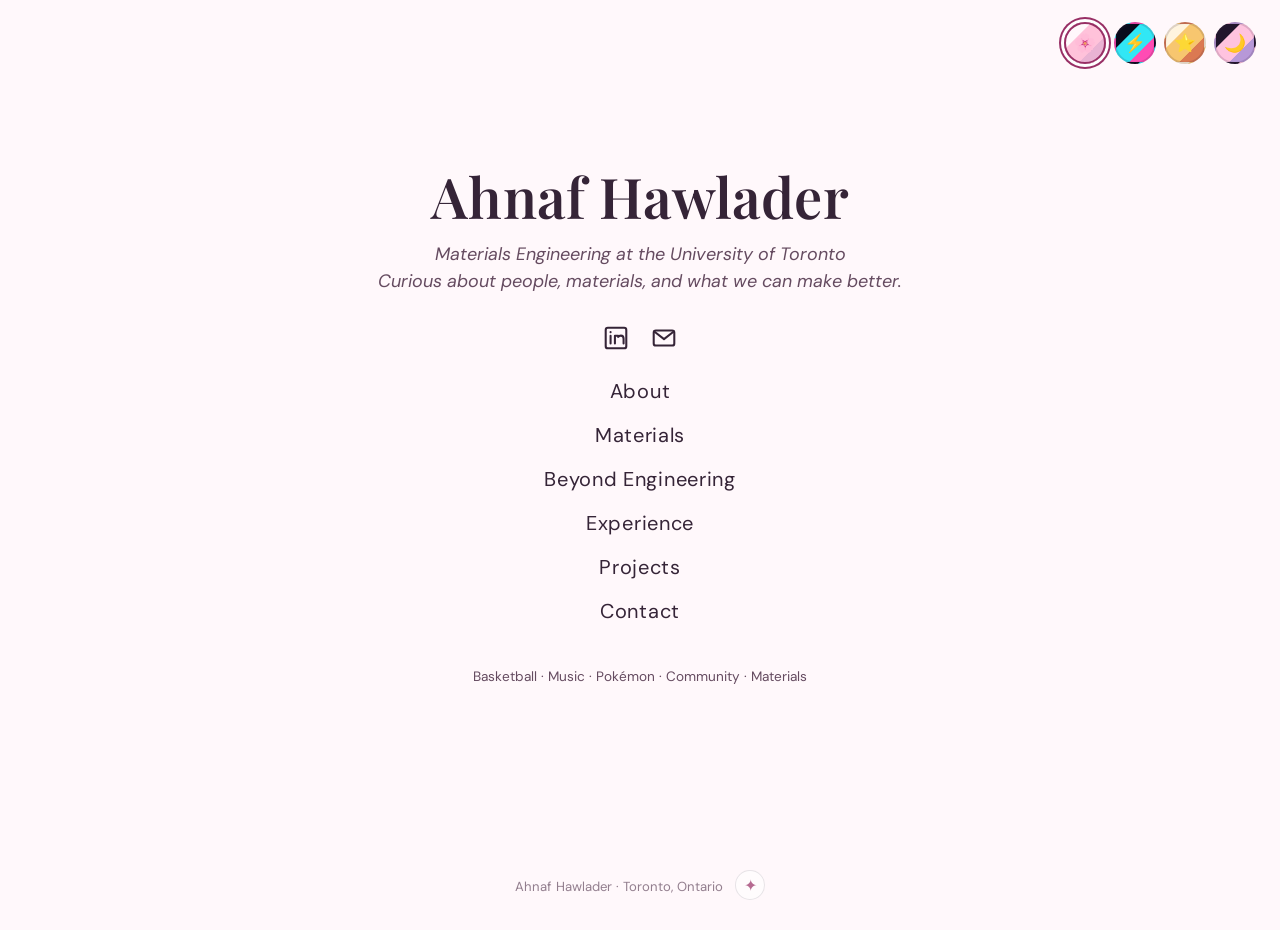
==== index.html @ 30317819 "Add files via upload" ====
<!DOCTYPE html><html lang="en"><head><meta charset="UTF-8">
<meta name="viewport" content="width=device-width, initial-scale=1, viewport-fit=cover">
<title>Home | Ahnaf Hawlader</title><meta name="description" content="Meet Ahnaf Hawlader, Materials Engineering student, basketball captain, music lover, and community builder.">
<script>
document.documentElement.classList.add('js-enabled');
try {
  var savedTheme = localStorage.getItem('ahnaf-theme');
  var allowedThemes = ['sakura', 'cyberpunk', 'western', 'moonlit'];
  document.documentElement.setAttribute('data-theme', allowedThemes.indexOf(savedTheme) !== -1 ? savedTheme : 'sakura');
} catch (e) {
  document.documentElement.setAttribute('data-theme', 'sakura');
}
</script>
<link rel="preconnect" href="https://fonts.googleapis.com">
<link rel="preconnect" href="https://fonts.gstatic.com" crossorigin>
<link href="https://fonts.googleapis.com/css2?family=DM+Sans:wght@400;500;600;700&amp;family=Inter:wght@400;500;600;700&amp;family=Nunito:wght@400;500;600;700;800&amp;family=Orbitron:wght@500;600;700&amp;family=Playfair+Display:wght@400;600;700&amp;family=Rye&amp;display=swap" rel="stylesheet">
<link rel="stylesheet" href="styles.css"><script src="site.js" defer></script></head>
<body class="home-page"><div class="intro-overlay" id="introOverlay" role="dialog" aria-modal="true" aria-labelledby="introTitle">
  <div class="intro-stage">
    <svg class="intro-ninja" viewBox="0 0 180 170" role="img" aria-label="A friendly ninja waves hello" xmlns="http://www.w3.org/2000/svg">
      <path d="M39 143c6-26 21-39 51-39s45 13 51 39l-4 17H43z" fill="var(--cream)"/>
      <path d="M139 118c17-9 22-19 22-34" fill="none" stroke="var(--cream)" stroke-width="15" stroke-linecap="round"/>
      <circle cx="162" cy="75" r="11" fill="var(--cream)"/>
      <path d="M39 120 22 95" fill="none" stroke="var(--cream)" stroke-width="14" stroke-linecap="round"/>
      <circle cx="20" cy="91" r="10" fill="var(--cream)"/>
      <circle cx="90" cy="66" r="51" fill="var(--cream)"/>
      <path d="M40 54c16-10 82-10 100 0v29c-19 10-81 10-100 0z" fill="var(--bg-panel)"/>
      <path d="M40 50c23-9 72-9 100 0" fill="none" stroke="var(--coral)" stroke-width="10" stroke-linecap="round"/>
      <path d="m133 47 25-17-9 29 18 11" fill="none" stroke="var(--coral)" stroke-width="9" stroke-linecap="round" stroke-linejoin="round"/>
      <path d="M65 68q8-8 16 0m18 0q8-8 16 0" fill="none" stroke="var(--cream)" stroke-width="5" stroke-linecap="round"/>
      <circle cx="90" cy="100" r="3" fill="var(--coral)"/>
    </svg>
    <h2 id="introTitle">Welcome!</h2>
    <p>Step into Ahnaf's world.</p>
  </div>
  <span class="intro-smoke" aria-hidden="true"></span><span class="intro-smoke" aria-hidden="true"></span>
  <span class="intro-smoke" aria-hidden="true"></span><span class="intro-smoke" aria-hidden="true"></span>
  <span class="intro-smoke" aria-hidden="true"></span><span class="intro-smoke" aria-hidden="true"></span>
  <button class="intro-skip" id="introSkip" type="button">Skip intro</button>
</div>


<main id="top"><section class="home-landing" aria-labelledby="home-title">
<div class="theme-picker" role="group" aria-label="Choose a theme">
        <button class="swatch" data-theme="sakura" style="--sw-bg:#FFF8FB;--sw1:#FFC2DA;--sw2:#E9B3D3" type="button" aria-label="Sakura theme" title="Sakura">🌸</button>
        <button class="swatch" data-theme="cyberpunk" style="--sw-bg:#090B1C;--sw1:#31E7F5;--sw2:#FF4CB4" type="button" aria-label="Cyberpunk theme" title="Cyberpunk">⚡</button>
        <button class="swatch" data-theme="western" style="--sw-bg:#FFF4DE;--sw1:#F7C66F;--sw2:#DB7952" type="button" aria-label="Western Hero theme" title="Western Hero">⭐</button>
        <button class="swatch" data-theme="moonlit" style="--sw-bg:#21162C;--sw1:#FFC3DF;--sw2:#B798D8" type="button" aria-label="Moonlit Sakura theme" title="Moonlit Sakura">🌙</button>
      </div>
<div class="home-center"><h1 id="home-title">Ahnaf Hawlader</h1>
<p class="home-sub">Materials Engineering at the University of Toronto<br>Curious about people, materials, and what we can make better.</p>
<div class="home-social" aria-label="Connect with Ahnaf">
<a href="https://www.linkedin.com/in/ahnaf0/" target="_blank" rel="noopener" aria-label="LinkedIn" title="LinkedIn"><svg viewBox="0 0 24 24" aria-hidden="true"><rect x="2.5" y="2.5" width="19" height="19" rx="2"/><path d="M7 10v7m0-10.5v.1M11 17v-7h3v1.1c.5-.8 1.4-1.3 2.5-1.3 1.7 0 2.5 1 2.5 3V17"/></svg></a>
<a href="mailto:ahnaf.hawlader@mail.utoronto.ca" aria-label="Email" title="Email"><svg viewBox="0 0 24 24" aria-hidden="true"><rect x="2.5" y="5" width="19" height="14" rx="2"/><path d="m3 6 9 7 9-7"/></svg></a></div>
<nav class="home-links" aria-label="Explore the site">
<a href="about.html">About</a><a href="materials.html">Materials</a><a href="life.html">Beyond Engineering</a>
<a href="experience.html">Experience</a><a href="projects.html">Projects</a><a href="about.html#contact">Contact</a>
</nav><p class="home-note">Basketball · Music · Pokémon · Community · Materials</p></div></section></main>
<dialog class="photo-dialog" id="photoDialog" aria-label="Enlarged campus photo">
  <button class="photo-close" id="photoClose" type="button" aria-label="Close photo">Close ✕</button>
  <img id="photoDialogImage" alt="">
  <p id="photoDialogCaption"></p>
</dialog>
<button class="back-to-top" id="backToTop" type="button" aria-label="Back to top" title="Back to top"><span>↑</span></button>

<footer>
  Ahnaf Hawlader · Toronto, Ontario <button class="secret-button" id="secretButton" type="button" aria-label="Reveal a secret" aria-expanded="false" aria-controls="secretMessage">✦</button>
  <span class="secret-message" id="secretMessage" hidden>Avram was here! Official little-brother quality control 🏀✨</span>
</footer>

</body></html>
---- styles.css ----
:root {
    --bg: #FFF8FB; --bg-alt: #FFEAF2; --bg-panel: #FFFFFF;
    --cream: #352437; --cream-dim: #654B60;
    --marigold: #FFC2DA; --coral: #F39ABC; --teal: #E9B3D3;
    --pink-ink: #982F65; --blue-ink: #694470;
    --line: rgba(53,36,55,.16); --dot-color: rgba(243,154,188,.23);
    --nav-bg: rgba(255,248,251,.94); --pill-bg: rgba(53,36,55,.055);
    --subtle-fill: rgba(53,36,55,.05); --btn-ink: #3A2434;
    --btn-shadow: rgba(243,154,188,.32); --icon-bg: rgba(233,179,211,.26);
    --tag-bg: rgba(255,194,218,.32);
    --font-body: 'DM Sans', -apple-system, BlinkMacSystemFont, sans-serif;
    --font-display: 'Playfair Display', Georgia, serif; --display-weight: 600;
    --hero-glow: rgba(255,154,193,.31);
    --display-spacing: 0.005em;
    --radius-blob: 62% 38% 37% 63% / 58% 41% 59% 42%;
    box-sizing: border-box;
  }

  /* Four selectable palettes, each with its own matching font. */
  :root[data-theme="sakura"] {
    --bg: #FFF8FB; --bg-alt: #FFEAF2; --bg-panel: #FFFFFF;
    --cream: #352437; --cream-dim: #654B60;
    --marigold: #FFC2DA; --coral: #F39ABC; --teal: #E9B3D3;
    --pink-ink: #982F65; --blue-ink: #694470;
    --line: rgba(53,36,55,.16); --dot-color: rgba(243,154,188,.23);
    --nav-bg: rgba(255,248,251,.94); --pill-bg: rgba(53,36,55,.055);
    --subtle-fill: rgba(53,36,55,.05); --btn-ink: #3A2434;
    --btn-shadow: rgba(243,154,188,.32); --icon-bg: rgba(233,179,211,.26);
    --tag-bg: rgba(255,194,218,.32);
    --font-body: 'DM Sans', -apple-system, BlinkMacSystemFont, sans-serif;
    --font-display: 'Playfair Display', Georgia, serif; --display-weight: 600;
    --hero-glow: rgba(255,154,193,.31);
  }
  :root[data-theme="cyberpunk"] {
    --bg: #090B1C; --bg-alt: #121434; --bg-panel: #1A1E42;
    --cream: #F4F8FF; --cream-dim: #BCC6E5;
    --marigold: #F8ED62; --coral: #FF4CB4; --teal: #31E7F5;
    --pink-ink: #FF9AD8; --blue-ink: #85F5FF;
    --line: rgba(244,248,255,.19); --dot-color: rgba(49,231,245,.23);
    --nav-bg: rgba(9,11,28,.94); --pill-bg: rgba(244,248,255,.08);
    --subtle-fill: rgba(244,248,255,.07); --btn-ink: #171725;
    --btn-shadow: rgba(49,231,245,.32); --icon-bg: rgba(49,231,245,.17);
    --tag-bg: rgba(255,76,180,.18);
    --font-body: 'Inter', -apple-system, BlinkMacSystemFont, sans-serif;
    --font-display: 'Orbitron', 'Inter', sans-serif; --display-weight: 600;
    --hero-glow: rgba(49,231,245,.19);
  }
  :root[data-theme="western"] {
    --bg: #FFF4DE; --bg-alt: #F9E7C6; --bg-panel: #FFFCF4;
    --cream: #30251D; --cream-dim: #5B4B3F;
    --marigold: #F7C66F; --coral: #DB7952; --teal: #82B6B2;
    --pink-ink: #8B3F2A; --blue-ink: #2B686B;
    --line: rgba(48,37,29,.19); --dot-color: rgba(219,121,82,.18);
    --nav-bg: rgba(255,244,222,.94); --pill-bg: rgba(48,37,29,.06);
    --subtle-fill: rgba(48,37,29,.055); --btn-ink: #332518;
    --btn-shadow: rgba(219,121,82,.3); --icon-bg: rgba(130,182,178,.23);
    --tag-bg: rgba(247,198,111,.32);
    --font-body: 'Nunito', -apple-system, BlinkMacSystemFont, sans-serif;
    --font-display: 'Rye', Georgia, serif; --display-weight: 400;
    --hero-glow: rgba(247,198,111,.32);
  }
  :root[data-theme="moonlit"] {
    --bg: #21162C; --bg-alt: #2E203C; --bg-panel: #392747;
    --cream: #FFF8FC; --cream-dim: #DBC9E3;
    --marigold: #FFC3DF; --coral: #E795C2; --teal: #B798D8;
    --pink-ink: #FFD1EA; --blue-ink: #D8C2FF;
    --line: rgba(255,248,252,.19); --dot-color: rgba(231,149,194,.2);
    --nav-bg: rgba(33,22,44,.94); --pill-bg: rgba(255,248,252,.08);
    --subtle-fill: rgba(255,248,252,.07); --btn-ink: #39233A;
    --btn-shadow: rgba(255,195,223,.26); --icon-bg: rgba(183,152,216,.2);
    --tag-bg: rgba(231,149,194,.18);
    --font-body: 'DM Sans', -apple-system, BlinkMacSystemFont, sans-serif;
    --font-display: 'Playfair Display', Georgia, serif; --display-weight: 600;
    --hero-glow: rgba(231,149,194,.18);
  }

  body { transition: background 0.25s ease, color 0.25s ease; }
  *, *::before, *::after { box-sizing: inherit; }
  html { scroll-behavior: smooth; scroll-padding-top: calc(72px + env(safe-area-inset-top, 0px)); }
  html, body { height: auto; }

  body {
    margin: 0;
    background: var(--bg);
    color: var(--cream);
    font-family: var(--font-body);
    line-height: 1.6;
    -webkit-font-smoothing: antialiased;
  }

  @media (prefers-reduced-motion: reduce) {
    * { animation-duration: 0.01ms !important; animation-iteration-count: 1 !important; transition-duration: 0.01ms !important; }
  }

  a { color: inherit; }

  h1, h2, h3 {
    font-family: var(--font-display);
    font-weight: var(--display-weight);
    margin: 0;
    line-height: 1.24;
    letter-spacing: var(--display-spacing);
  }

  .wrap {
    max-width: 1080px;
    margin: 0 auto;
    padding: 0 28px;
  }

  /* decorative dot texture */
  .dots {
    position: absolute;
    inset: 0;
    background-image: radial-gradient(circle, var(--dot-color) 1.4px, transparent 1.4px);
    background-size: 22px 22px;
    pointer-events: none;
  }

  /* ---------- NAV ---------- */
  header.nav {
    position: sticky;
    top: 0;
    z-index: 50;
    padding-top: env(safe-area-inset-top, 0px);
    background: var(--nav-bg);
    backdrop-filter: blur(10px);
    border-bottom: 1px solid var(--line);
  }
  .nav-inner {
    max-width: 1080px;
    margin: 0 auto;
    padding: 16px 28px;
  }
  .nav-links {
    display: flex;
    gap: 26px;
    list-style: none;
    margin: 0;
    padding: 0;
  }
  .nav-links a {
    text-decoration: none;
    font-size: 0.92rem;
    color: var(--cream-dim);
    transition: color 0.2s ease;
  }
  .nav-links a:hover, .nav-links a:focus-visible { color: var(--pink-ink); }
  .nav-links { display: none; }
  @media (min-width: 1240px) { .nav-links { display: flex; gap: 18px; } }
  .mobile-menu { position: relative; }
  .mobile-menu summary {
    cursor: pointer; list-style: none; min-height: 44px; display: flex; align-items: center;
    padding: 8px 15px; border-radius: 13px; border: 1px solid var(--line);
    background: var(--bg-panel); font-size: .94rem; font-weight: 800;
  }
  .mobile-menu summary::-webkit-details-marker { display: none; }
  .mobile-menu nav {
    position: absolute; top: calc(100% + 12px); left: 0;
    width: min(260px, calc(100vw - 24px)); max-height: min(70vh, 480px); overflow-y: auto;
    display: grid; gap: 3px; padding: 10px; background: var(--bg-panel);
    border: 1px solid var(--line); border-radius: 14px;
    box-shadow: 0 14px 35px rgba(0,0,0,.13);
  }
  .mobile-menu a { text-decoration: none; font-size: .95rem; font-weight: 700; padding: 10px; border-radius: 9px; }
  .mobile-menu a:hover { background: var(--pill-bg); color: var(--pink-ink); }
  @media (min-width: 1240px) { .mobile-menu { display: none; } }
  @media (max-width: 470px) {
    .nav-inner { padding: 10px 12px; }
    .nav-right { gap: 8px; }
    .mobile-menu summary { padding-inline: 10px; }
  }

  .nav-right {
    display: flex;
    align-items: center;
    justify-content: space-between;
    gap: 20px;
    width: 100%;
  }
  .theme-toggle {
    position: relative;
    width: 38px;
    height: 38px;
    border-radius: 10px;
    border: 1px solid var(--line);
    background: var(--pill-bg);
    color: var(--cream);
    display: flex;
    align-items: center;
    justify-content: center;
    cursor: pointer;
    padding: 0;
    transition: border-color 0.2s ease, color 0.2s ease;
  }
  .theme-toggle:hover { border-color: var(--teal); color: var(--blue-ink); }

  .theme-picker { display: flex; align-items: center; gap: 8px; flex-shrink: 0; }
  .swatch {
    width: 42px; height: 42px; flex-shrink: 0; padding: 0;
    display: grid; place-items: center; border: 2px solid var(--line);
    border-radius: 50%; color: #30251D; font-size: 1.1rem; cursor: pointer;
    background: linear-gradient(135deg, var(--sw-bg) 0 31%, var(--sw1) 32% 67%, var(--sw2) 68%);
    transition: transform .18s ease, border-color .18s ease, box-shadow .18s ease;
  }
  .swatch:hover { transform: translateY(-3px) scale(1.07); }
  .swatch.active { border-color: var(--pink-ink); box-shadow: 0 0 0 3px var(--bg-panel), 0 0 0 5px var(--pink-ink); }
  @media (max-width: 470px) {
    .theme-picker { gap: 7px; }
    .swatch { width: 36px; height: 36px; font-size: 1rem; }
  }
  @media (max-width: 350px) {
    .theme-picker { gap: 5px; }
    .swatch { width: 33px; height: 33px; }
  }

  /* A fresh welcome on every visit. */
  .intro-overlay { display: none; }
  .js-enabled .intro-overlay {
    position: fixed; inset: 0; z-index: 1000; display: grid; place-items: center;
    overflow: hidden; background: var(--bg); color: var(--cream); text-align: center;
    animation: intro-fade .7s ease 2.85s forwards;
  }
  .intro-overlay::before {
    content: ''; position: absolute; width: min(80vw, 600px); aspect-ratio: 1;
    border-radius: 50%; background: radial-gradient(circle, var(--hero-glow), transparent 68%);
  }
  .intro-stage { position: relative; z-index: 2; padding: 24px; animation: ninja-enter .8s cubic-bezier(.2,1.3,.45,1) both; }
  .intro-ninja { display: block; width: clamp(116px, 35vw, 168px); height: auto; margin: 0 auto 20px; filter: drop-shadow(0 14px 14px var(--btn-shadow)); }
  .intro-stage h2 { font-size: clamp(2.2rem, 8vw, 4rem); color: var(--pink-ink); }
  .intro-stage p { margin: 6px 0 0; color: var(--cream-dim); font-weight: 700; }
  .intro-skip {
    position: absolute; z-index: 4; right: max(20px, env(safe-area-inset-right));
    bottom: max(24px, env(safe-area-inset-bottom));
    padding: 9px 16px; border-radius: 999px; border: 1px solid var(--line);
    background: var(--bg-panel); color: var(--cream); font: 700 .9rem var(--font-body); cursor: pointer;
  }
  .intro-skip:hover { background: var(--tag-bg); }
  .intro-smoke {
    position: absolute; z-index: 3; left: 50%; top: 54%; width: min(44vw, 290px); aspect-ratio: 1;
    border-radius: 50%; pointer-events: none;
    background: radial-gradient(circle, var(--bg-panel) 5%, var(--marigold) 45%, transparent 72%);
    filter: blur(12px); opacity: 0; transform: translate(-50%, -50%) scale(.1);
    animation: smoke-poof 1.65s ease-out 1.35s both;
  }
  .intro-smoke:nth-of-type(2) { --smoke-x: -95%; --smoke-y: -30%; animation-delay: 1.47s; }
  .intro-smoke:nth-of-type(3) { --smoke-x: 85%; --smoke-y: -55%; animation-delay: 1.55s; }
  .intro-smoke:nth-of-type(4) { --smoke-x: -60%; --smoke-y: 55%; animation-delay: 1.62s; }
  .intro-smoke:nth-of-type(5) { --smoke-x: 65%; --smoke-y: 70%; animation-delay: 1.4s; }
  .intro-smoke:nth-of-type(6) { --smoke-x: 5%; --smoke-y: -105%; animation-delay: 1.7s; }
  @keyframes ninja-enter { from { opacity: 0; transform: translateY(-110px) rotate(-12deg) scale(.6); } to { opacity: 1; transform: none; } }
  @keyframes smoke-poof {
    20% { opacity: .86; }
    65% { opacity: .72; }
    to { opacity: 0; transform: translate(calc(-50% + var(--smoke-x, 0px)), calc(-50% + var(--smoke-y, -20%))) scale(2.4); }
  }
  @keyframes intro-fade { to { opacity: 0; visibility: hidden; pointer-events: none; } }
  .js-enabled .intro-overlay.dismissed { animation: none; opacity: 0; pointer-events: none; transition: opacity .25s ease; }
  @media (prefers-reduced-motion: reduce) {
    .js-enabled .intro-overlay { animation: intro-fade .01ms linear .5s forwards; }
    .intro-stage { animation: none; }
    .intro-smoke { display: none; }
  }

  /* ---------- HERO ---------- */
  .hero {
    position: relative;
    overflow: hidden;
    padding: 64px 0 80px;
    background: radial-gradient(circle at 78% 24%, var(--hero-glow), transparent 42%);
  }
  .hero::after {
    content: var(--hero-symbol, '✦'); position: absolute; top: 18px; right: 5%;
    color: var(--coral); opacity: .35; font-size: clamp(2.5rem, 5vw, 4.5rem);
    pointer-events: none; animation: bob 6s ease-in-out infinite;
  }
  .hero.theme-swap { animation: theme-flash .55s ease; }
  @keyframes theme-flash { from { filter: saturate(1.45) brightness(1.06); } to { filter: none; } }
  :root[data-theme="sakura"] { --hero-symbol: '✿'; }
  :root[data-theme="cyberpunk"] { --hero-symbol: '◇'; }
  :root[data-theme="western"] { --hero-symbol: '★'; }
  :root[data-theme="moonlit"] { --hero-symbol: '✿'; }
  :root[data-theme="cyberpunk"] .hero .dots {
    background-image: linear-gradient(rgba(49,231,245,.12) 1px, transparent 1px),
      linear-gradient(90deg, rgba(49,231,245,.12) 1px, transparent 1px);
    background-size: 32px 32px;
  }
  :root[data-theme="cyberpunk"] .hero h1 em { text-shadow: 0 0 20px var(--coral); }
  :root[data-theme="cyberpunk"] .btn-primary { box-shadow: 0 0 22px rgba(49,231,245,.28); }
  :root[data-theme="western"] .hero h1 em { text-shadow: 3px 3px 0 var(--marigold); }
  :root[data-theme="western"] .project-card:hover { box-shadow: 5px 5px 0 var(--marigold); }
  :root[data-theme="sakura"] .hero::after, :root[data-theme="moonlit"] .hero::after { opacity: .55; }
  .hero-grid {
    display: grid;
    grid-template-columns: 1fr;
    gap: 44px;
    align-items: center;
    position: relative;
    z-index: 2;
  }
  @media (min-width: 860px) {
    .hero-grid { grid-template-columns: 1.15fr 0.85fr; gap: 24px; }
  }
  .eyebrow-line {
    display: flex;
    align-items: center;
    gap: 10px;
    color: var(--pink-ink);
    font-size: 0.95rem;
    margin-bottom: 18px;
  }
  .eyebrow-line svg { flex-shrink: 0; }
  .hero h1 {
    font-size: clamp(2.5rem, 6vw, 4.1rem);
    line-height: 1.05;
    color: var(--cream);
  }
  .hero h1 em {
    font-style: italic;
    color: var(--pink-ink);
  }
  .hero-sub {
    margin-top: 20px;
    font-size: 1.15rem;
    color: var(--cream-dim);
    max-width: 46ch;
  }
  .hero-meta {
    margin-top: 26px;
    display: flex;
    flex-wrap: wrap;
    gap: 10px;
  }
  .pill {
    display: inline-flex;
    align-items: center;
    gap: 6px;
    padding: 7px 14px;
    border-radius: 999px;
    border: 1px solid var(--line);
    font-size: 0.85rem;
    color: var(--cream-dim);
    background: var(--pill-bg);
  }
  .hero-cta {
    margin-top: 34px;
    display: flex;
    flex-wrap: wrap;
    gap: 14px;
  }
  .btn {
    display: inline-flex;
    align-items: center;
    gap: 8px;
    padding: 13px 22px;
    border-radius: 12px;
    text-decoration: none;
    font-size: 0.95rem;
    font-weight: 600;
    transition: transform 0.18s ease, box-shadow 0.18s ease;
    border: 1px solid transparent;
  }
  .btn:hover { transform: translateY(-2px); }
  .btn-primary {
    background: var(--marigold);
    color: var(--btn-ink);
  }
  .btn-primary:hover { box-shadow: 0 10px 24px var(--btn-shadow); }
  .btn-ghost {
    border-color: var(--line);
    color: var(--cream);
  }
  .btn-ghost:hover { border-color: var(--teal); color: var(--blue-ink); }

  .photo-frame {
    position: relative;
    justify-self: center;
    width: min(340px, 78vw);
  }
  .blob-bg {
    position: absolute;
    inset: -18px;
    background: linear-gradient(135deg, var(--coral), var(--marigold));
    border-radius: var(--radius-blob);
    animation: morph 14s ease-in-out infinite;
    opacity: 0.9;
    z-index: 0;
  }
  .photo-frame img {
    position: relative;
    z-index: 1;
    width: 100%;
    display: block;
    object-fit: cover;
    aspect-ratio: 3/4;
    border-radius: var(--radius-blob);
    animation: morph 14s ease-in-out infinite;
    border: 4px solid var(--bg);
  }
  @keyframes morph {
    0%, 100% { border-radius: 62% 38% 37% 63% / 58% 41% 59% 42%; }
    33% { border-radius: 45% 55% 62% 38% / 40% 62% 38% 60%; }
    66% { border-radius: 55% 45% 40% 60% / 55% 35% 65% 45%; }
  }

  /* ---------- SECTION SHARED ---------- */
  section { position: relative; padding: 76px 0; }
  .section-alt { background: var(--bg-alt); }
  .kicker {
    color: var(--blue-ink);
    font-size: 0.95rem;
    margin-bottom: 10px;
    display: block;
  }
  .section-head {
    max-width: 640px;
    margin-bottom: 44px;
  }
  .section-head h2 {
    font-size: clamp(1.7rem, 3.4vw, 2.4rem);
    color: var(--cream);
  }
  .section-head p { color: var(--cream-dim); margin-top: 12px; font-size: 1.02rem; }
  /* ---------- ABOUT ---------- */
  .about-body {
    display: grid;
    grid-template-columns: 1fr;
    gap: 30px;
  }
  @media (min-width: 780px) {
    .about-body { grid-template-columns: 1.3fr 1fr; }
  }
  .about-body p {
    font-size: 1.08rem;
    color: var(--cream-dim);
    margin: 0 0 18px;
  }
  .about-body p:last-child { margin-bottom: 0; }
  .about-card {
    background: var(--bg-panel);
    border: 1px solid var(--line);
    border-radius: 20px;
    padding: 26px;
    align-self: start;
  }
  .about-card h3 {
    font-size: 1.05rem;
    color: var(--pink-ink);
    margin-bottom: 14px;
  }
  .about-card ul { margin: 0; padding-left: 18px; color: var(--cream-dim); font-size: 0.95rem; }
  .about-card li { margin-bottom: 8px; }
  .about-card li:last-child { margin-bottom: 0; }

  /* ---------- PROJECTS ---------- */
  .project-list {
    display: grid;
    gap: 20px;
    grid-template-columns: 1fr;
  }
  @media (min-width: 780px) {
    .project-list { grid-template-columns: repeat(3, 1fr); }
  }
  .project-card {
    background: var(--bg-panel);
    border: 1px solid var(--line);
    border-radius: 20px;
    padding: 28px 24px;
    display: flex;
    flex-direction: column;
    gap: 14px;
    transition: border-color 0.2s ease, transform 0.2s ease;
  }
  .project-card:hover { border-color: var(--teal); transform: translateY(-4px); }
  .project-icon {
    width: 42px; height: 42px;
    border-radius: 12px;
    display: flex; align-items: center; justify-content: center;
    background: var(--icon-bg);
    color: var(--blue-ink);
  }
  .project-card h3 { font-size: 1.15rem; color: var(--cream); }
  .project-meta { font-size: 0.82rem; color: var(--cream-dim); opacity: 0.85; }
  .project-card p { color: var(--cream-dim); font-size: 0.95rem; margin: 0; flex-grow: 1; }
  .tag-row { display: flex; flex-wrap: wrap; gap: 8px; margin-top: 4px; }
  .tag {
    font-size: 0.76rem;
    padding: 4px 10px;
    border-radius: 999px;
    background: var(--tag-bg);
    color: var(--pink-ink);
  }

  /* ---------- MATERIALS FOCUS ---------- */
  .dream-grid { display: grid; grid-template-columns: repeat(2, minmax(0, 1fr)); gap: 18px; }
  .dream-card {
    padding: 28px 24px; border-radius: 20px; border: 1px solid var(--line);
    background: var(--bg-panel); min-width: 0;
  }
  .dream-icon { display: block; font-size: 2rem; margin-bottom: 18px; }
  .dream-card h3 { font-size: 1.18rem; color: var(--pink-ink); }
  .dream-card p { color: var(--cream-dim); margin: 10px 0 0; font-size: .95rem; }
  @media (max-width: 720px) { .dream-grid { grid-template-columns: 1fr; } }

  /* ---------- TIMELINE ---------- */
  .timeline {
    position: relative;
    padding-left: 28px;
    border-left: 2px solid var(--line);
  }
  .t-item {
    position: relative;
    padding-bottom: 34px;
  }
  .t-item:last-child { padding-bottom: 0; }
  .t-item::before {
    content: "";
    position: absolute;
    left: -34px;
    top: 4px;
    width: 12px;
    height: 12px;
    border-radius: 50%;
    background: var(--coral);
    border: 3px solid var(--bg);
    box-shadow: 0 0 0 2px var(--coral);
  }
  #experience .section-head h2::after,
  #interests .section-head h2::after {
    display: inline-block; margin-left: .28em; color: var(--coral);
    font-family: var(--font-body); font-size: .55em; vertical-align: middle;
  }
  #experience .section-head h2::after { content: '✦'; }
  #interests .section-head h2::after { content: '♪'; color: var(--blue-ink); }
  #experience .section-head.revealed h2::after,
  #interests .section-head.revealed h2::after { animation: section-spark .75s ease-out both; }
  .t-item.revealed::before { animation: timeline-ping .8s ease-out; }
  .t-item:nth-child(even).revealed::before { animation-delay: .1s; }
  @keyframes section-spark {
    from { opacity: 0; transform: rotate(-25deg) scale(.45); }
    60% { opacity: 1; transform: rotate(12deg) scale(1.25); }
    to { opacity: 1; transform: rotate(0) scale(1); }
  }
  @keyframes timeline-ping {
    0% { transform: scale(.55); box-shadow: 0 0 0 2px var(--coral), 0 0 0 2px var(--tag-bg); }
    55% { transform: scale(1.13); box-shadow: 0 0 0 2px var(--coral), 0 0 0 11px transparent; }
    100% { transform: scale(1); box-shadow: 0 0 0 2px var(--coral), 0 0 0 11px transparent; }
  }
  .t-date { font-size: 0.82rem; color: var(--blue-ink); margin-bottom: 4px; }
  .t-item h3 { font-size: 1.08rem; color: var(--cream); margin-bottom: 2px; }
  .t-org { font-size: 0.92rem; color: var(--cream-dim); margin-bottom: 8px; display: block; }
  .t-item p { margin: 0; color: var(--cream-dim); font-size: 0.94rem; }
  .timeline-note {
    margin-top: 30px;
    font-size: 0.9rem;
    color: var(--cream-dim);
  }
  .timeline-note a { color: var(--blue-ink); text-decoration: underline; }
  .experience-bridge {
    margin-top: 34px; padding: 25px 28px; border: 1px solid var(--line);
    border-left: 4px solid var(--coral); border-radius: 16px; background: var(--bg-panel);
  }
  .experience-bridge h3 { font-size: 1.15rem; color: var(--pink-ink); }
  .experience-bridge p { margin: 9px 0 0; color: var(--cream-dim); }
  .experience-bridge a { color: var(--blue-ink); text-underline-offset: 3px; }

  /* ---------- SKILLS ---------- */
  .skills-grid {
    display: grid;
    grid-template-columns: 1fr;
    gap: 22px;
  }
  @media (min-width: 780px) {
    .skills-grid { grid-template-columns: repeat(3, 1fr); }
  }
  .skill-group {
    background: var(--bg-panel);
    border: 1px solid var(--line);
    border-radius: 20px;
    padding: 24px;
  }
  .skill-group h3 {
    font-size: 1rem;
    color: var(--blue-ink);
    margin-bottom: 16px;
  }
  .skill-pills { display: flex; flex-wrap: wrap; gap: 8px; }
  .skill-pill {
    font-size: 0.85rem;
    padding: 7px 13px;
    border-radius: 10px;
    background: var(--subtle-fill);
    border: 1px solid var(--line);
    color: var(--cream);
  }

  /* ---------- EDUCATION / HONORS ---------- */
  .edu-grid {
    display: grid;
    grid-template-columns: 1fr;
    gap: 24px;
  }
  @media (min-width: 780px) {
    .edu-grid { grid-template-columns: 1.4fr 1fr; }
  }
  .edu-card {
    background: var(--bg-panel);
    border: 1px solid var(--line);
    border-radius: 20px;
    padding: 26px;
    margin-bottom: 18px;
  }
  .edu-card:last-child { margin-bottom: 0; }
  .edu-card h3 { font-size: 1.1rem; color: var(--cream); }
  .edu-when { font-size: 0.85rem; color: var(--blue-ink); margin: 4px 0 10px; }
  .edu-card p { margin: 0; color: var(--cream-dim); font-size: 0.93rem; }
  .honor-list { list-style: none; margin: 0; padding: 0; }
  .honor-list li {
    display: flex; align-items: center; gap: 10px;
    padding: 10px 0;
    border-bottom: 1px solid var(--line);
    font-size: 0.93rem;
    color: var(--cream-dim);
  }
  .honor-list li:last-child { border-bottom: none; }
  .honor-list svg { flex-shrink: 0; color: var(--pink-ink); }

  /* ---------- CONTACT ---------- */
  .contact-panel {
    background: linear-gradient(135deg, var(--bg-panel), var(--bg-alt));
    border: 1px solid var(--line);
    border-radius: 26px;
    padding: 52px 40px;
    text-align: center;
    position: relative;
    overflow: hidden;
  }
  .contact-panel h2 { font-size: clamp(1.7rem, 4vw, 2.3rem); }
  .contact-panel p { color: var(--cream-dim); margin: 14px auto 30px; max-width: 46ch; }
  .contact-cta { display: flex; flex-wrap: wrap; justify-content: center; gap: 14px; }
  .resume-note {
    margin-top: 22px;
    font-size: 0.85rem;
    color: var(--cream-dim);
    opacity: 0.75;
  }

  footer {
    padding: 30px 0 calc(30px + env(safe-area-inset-bottom, 0px));
    text-align: center;
    font-size: 0.82rem;
    color: var(--cream-dim);
    opacity: 0.7;
  }

  /* ---------- MATCH GAME ---------- */
  .match-wrap { display: flex; flex-direction: column; align-items: center; gap: 22px; }
  .match-board {
    display: grid;
    grid-template-columns: repeat(4, 1fr);
    gap: 12px;
    max-width: 520px;
    width: 100%;
  }
  @media (min-width: 620px) { .match-board { grid-template-columns: repeat(4, 1fr); } }
  .match-card {
    position: relative;
    aspect-ratio: 3/4;
    border-radius: 12px;
    border: 1px solid var(--line);
    background: var(--bg-panel);
    cursor: pointer;
    padding: 0;
    perspective: 600px;
  }
  .match-face {
    position: absolute; inset: 0;
    display: flex; align-items: center; justify-content: center;
    border-radius: 12px;
    backface-visibility: hidden;
    transition: transform 0.4s ease;
    font-family: var(--font-display);
    font-size: 0.95rem;
    text-align: center;
    padding: 6px;
  }
  .match-front { background: linear-gradient(135deg, var(--coral), var(--marigold)); color: var(--btn-ink); font-size: 1.4rem; transform: rotateY(0deg); }
  .match-back { background: var(--pill-bg); color: var(--cream); border: 1px solid var(--line); transform: rotateY(180deg); }
  .match-card.flipped .match-front, .match-card.done .match-front { transform: rotateY(-180deg); }
  .match-card.flipped .match-back, .match-card.done .match-back { transform: rotateY(0deg); }
  .match-card.done { opacity: 0.55; cursor: default; }
  .match-hud { display: flex; align-items: center; gap: 18px; flex-wrap: wrap; justify-content: center; color: var(--cream-dim); font-size: 0.92rem; }
  .match-status { color: var(--pink-ink); font-weight: 600; }
  .match-best { color: var(--blue-ink); }
  .sparkle-button {
    border: 1px solid var(--line); border-radius: 999px; padding: 9px 15px;
    background: var(--bg-panel); color: var(--pink-ink); cursor: pointer;
    font: inherit; font-size: .86rem; font-weight: 600;
    transition: transform .2s ease, box-shadow .2s ease;
  }
  .sparkle-button:hover { transform: translateY(-3px) rotate(-2deg); box-shadow: 0 9px 22px var(--btn-shadow); }
  .curiosity-corner { text-align: center; margin-top: 26px; }
  .curiosity-note { color: var(--cream-dim); min-height: 1.6em; margin: 12px 0 0; font-size: .92rem; }
  .secret-button {
    display: inline-grid; place-items: center; margin-left: 8px; width: 30px; height: 30px;
    border: 1px solid var(--line); border-radius: 50%; background: var(--bg-panel);
    color: var(--pink-ink); cursor: pointer; font-size: 1rem;
    transition: transform .25s ease, background .25s ease;
  }
  .secret-button:hover { transform: rotate(30deg) scale(1.12); background: var(--tag-bg); }
  .secret-message { display: block; min-height: 1.5em; margin-top: 8px; color: var(--pink-ink); font-weight: 600; opacity: 1; }
  .secret-message[hidden] { display: none; }
  /* ---------- IDEA LAB ---------- */
  .lab-shell {
    display: grid; grid-template-columns: minmax(0, 1fr) minmax(0, 1fr);
    gap: 26px; padding: 30px; border: 1px solid var(--line);
    border-radius: 26px; background: var(--bg-panel);
    box-shadow: 0 18px 50px rgba(51,50,74,.06);
  }
  .lab-controls { display: grid; gap: 20px; align-content: center; }
  .lab-choice-title { display: block; margin-bottom: 10px; font-weight: 700; color: var(--cream); }
  .lab-options { display: flex; flex-wrap: wrap; gap: 9px; }
  .lab-option {
    padding: 9px 13px; border: 1px solid var(--line); border-radius: 999px;
    background: var(--pill-bg); color: var(--cream); font: inherit;
    cursor: pointer; transition: transform .2s ease, background .2s ease, border-color .2s ease;
  }
  .lab-option:hover { transform: translateY(-3px); border-color: var(--teal); }
  .lab-option[aria-pressed="true"] { background: var(--tag-bg); border-color: var(--pink-ink); color: var(--pink-ink); font-weight: 700; }
  .lab-result {
    min-height: 265px; display: flex; flex-direction: column; justify-content: center;
    position: relative; overflow: hidden; padding: 30px; border-radius: 21px;
    background: linear-gradient(145deg, var(--tag-bg), var(--icon-bg), var(--bg-alt));
    border: 1px solid var(--line);
  }
  .lab-result::before, .lab-result::after {
    content: ''; position: absolute; border: 2px solid var(--line); border-radius: 50%; pointer-events: none;
  }
  .lab-result::before { width: 180px; height: 180px; right: -55px; top: -80px; }
  .lab-result::after { width: 90px; height: 90px; right: 45px; bottom: -42px; }
  .lab-result > * { position: relative; z-index: 1; }
  .lab-label { font-size: .75rem; text-transform: uppercase; letter-spacing: .13em; color: var(--blue-ink); font-weight: 700; }
  .lab-result h3 { margin: 12px 0; font-size: clamp(1.45rem, 3vw, 2rem); line-height: 1.15; }
  .lab-result p { margin: 0; color: var(--cream-dim); max-width: 46ch; }
  .lab-result.swap > * { animation: lab-appear .35s ease both; }
  .lab-footnote { margin: 16px 0 0; color: var(--cream-dim); font-size: .85rem; }
  @keyframes lab-appear { from { opacity: 0; transform: translateY(8px); } to { opacity: 1; transform: translateY(0); } }
  @media (max-width: 720px) { .lab-shell { grid-template-columns: 1fr; padding: 18px; } .lab-result { min-height: 225px; } }
  .confetti-piece {
    position: fixed; z-index: 100; top: -24px; left: var(--x); pointer-events: none;
    font-size: 20px; animation: confetti-fall var(--duration) ease-in forwards;
  }
  @keyframes confetti-fall { to { transform: translate(var(--drift), 105vh) rotate(550deg); opacity: 0; } }

  /* ---------- SMALL INTERACTIONS ---------- */
  .scroll-progress {
    position: absolute; bottom: -1px; left: 0; height: 3px; width: 100%;
    background: linear-gradient(90deg, var(--coral), var(--teal));
    transform: scaleX(0); transform-origin: left; pointer-events: none;
  }
  .hero-copy { animation: arrive 0.8s ease both; }
  .photo-frame { animation: arrive 0.9s 0.12s ease both, float 6s 1s ease-in-out infinite; }
  .hero-orbit {
    position: absolute; z-index: 2; width: 44px; height: 44px; border-radius: 14px;
    display: grid; place-items: center; background: var(--bg-panel);
    border: 1px solid var(--line); box-shadow: 0 12px 28px rgba(51,50,74,.12);
    font-size: 1.35rem; pointer-events: none;
  }
  .hero-orbit.one { top: -10px; right: -18px; animation: bob 5s ease-in-out infinite; }
  .hero-orbit.two { bottom: 34px; left: -28px; animation: bob 5s 1.5s ease-in-out infinite; }
  .feature-banner {
    margin: 0; position: relative; overflow: hidden; background: var(--bg-alt);
    border-block: 1px solid var(--line);
  }
  .feature-banner img {
    width: 100%; height: clamp(220px, 25vw, 370px); display: block;
    object-fit: cover; object-position: 65% center;
    transition: transform .8s ease;
  }
  .feature-banner:hover img { transform: scale(1.025); }
  .feature-banner figcaption {
    position: absolute; left: max(24px, calc((100vw - 1024px)/2)); bottom: 20px;
    padding: 9px 14px; border-radius: 10px; color: #33324A;
    background: rgba(255,255,255,.92); font-size: .85rem; font-weight: 600;
    box-shadow: 0 6px 25px rgba(0,0,0,.12);
  }
  .interest-grid { display: grid; grid-template-columns: repeat(3, 1fr); gap: 18px; }
  .interest-card {
    position: relative; overflow: hidden; padding: 28px 24px;
    background: var(--bg-panel); border: 1px solid var(--line); border-radius: 20px;
    transition: transform .25s ease, box-shadow .25s ease, border-color .25s ease;
  }
  .interest-card::after {
    content: ''; position: absolute; width: 120px; height: 120px; right: -55px; top: -55px;
    border-radius: 50%; background: var(--tag-bg); transition: transform .4s ease;
  }
  .interest-card:hover { transform: translateY(-6px) rotate(-.5deg); border-color: var(--teal); box-shadow: 0 16px 30px rgba(51,50,74,.09); }
  .interest-card:hover::after { transform: scale(1.5); }
  .interest-icon { display: block; font-size: 2rem; margin-bottom: 18px; transition: transform .3s ease; }
  .interest-card.revealed:nth-child(1) .interest-icon { animation: music-sway .7s ease-out .1s; }
  .interest-card.revealed:nth-child(2) .interest-icon { animation: ball-bounce .8s ease-out .16s; }
  .interest-card.revealed:nth-child(3) .interest-icon { animation: spark-turn .75s ease-out .22s; }
  @keyframes music-sway {
    0% { transform: rotate(-13deg) scale(.8); }
    55% { transform: rotate(10deg) scale(1.12); }
    100% { transform: none; }
  }
  @keyframes ball-bounce {
    0% { transform: translateY(-13px) scale(.88); }
    45% { transform: translateY(3px) scale(1.06,.94); }
    70% { transform: translateY(-5px); }
    100% { transform: none; }
  }
  @keyframes spark-turn {
    0% { transform: rotate(-20deg) scale(.7); opacity: .5; }
    65% { transform: rotate(12deg) scale(1.16); opacity: 1; }
    100% { transform: none; opacity: 1; }
  }
  .interest-card:hover .interest-icon { transform: rotate(-12deg) scale(1.15); }
  .interest-card h3 { font-size: 1.18rem; }
  .interest-card p { color: var(--cream-dim); margin: 10px 0 0; font-size: .95rem; }
  .photo-story { margin-top: 56px; }
  .photo-story h3 { font-size: clamp(1.45rem, 3vw, 2rem); }
  .photo-story p { margin: 8px 0 22px; color: var(--cream-dim); }
  .photo-gallery { display: grid; grid-template-columns: 1.25fr .85fr; gap: 18px; }
  .gallery-shot {
    position: relative; margin: 0; aspect-ratio: 1.42; overflow: hidden;
    border: 1px solid var(--line); border-radius: 22px;
    background: var(--bg-panel);
  }
  .gallery-shot.portrait { aspect-ratio: .96; }
  .gallery-shot::after {
    content: ''; position: absolute; inset: 48% 0 0;
    background: linear-gradient(transparent, rgba(15,18,32,.7)); pointer-events: none;
  }
  .gallery-shot img {
    display: block; width: 100%; height: 100%; object-fit: cover;
    transition: transform .45s ease;
  }
  .gallery-open { width: 100%; height: 100%; display: block; border: 0; padding: 0; background: transparent; cursor: zoom-in; }
  .gallery-open:focus-visible { outline: 3px solid var(--marigold); outline-offset: -5px; }
  .gallery-shot figcaption { pointer-events: none; }
  .photo-dialog {
    width: min(92vw, 1000px); max-height: 90vh; padding: 12px; border: 1px solid var(--line);
    border-radius: 18px; background: var(--bg-panel); color: var(--cream);
    box-shadow: 0 24px 60px rgba(0,0,0,.35);
  }
  .photo-dialog::backdrop { background: rgba(9,11,28,.84); backdrop-filter: blur(5px); }
  .photo-dialog img { display: block; width: 100%; max-height: 76vh; object-fit: contain; border-radius: 10px; }
  .photo-dialog p { margin: 10px 6px 2px; text-align: center; }
  .photo-close {
    position: absolute; top: 18px; right: 18px; z-index: 2; border: 0; border-radius: 999px;
    padding: 8px 14px; background: var(--bg-panel); color: var(--cream);
    font: inherit; font-weight: 800; cursor: pointer; box-shadow: 0 3px 14px rgba(0,0,0,.22);
  }
  .back-to-top {
    position: fixed; z-index: 45; right: max(18px, env(safe-area-inset-right));
    bottom: calc(18px + env(safe-area-inset-bottom, 0px));
    width: 50px; height: 50px; border: 0; border-radius: 50%;
    background: conic-gradient(var(--pink-ink) var(--scroll-turn, 0deg), var(--line) 0);
    color: var(--cream); font: 800 1.45rem var(--font-body); cursor: pointer;
    opacity: 0; transform: translateY(15px); pointer-events: none;
    transition: opacity .25s ease, transform .25s ease;
  }
  .back-to-top::before { content: ''; position: absolute; inset: 4px; border-radius: 50%; background: var(--bg-panel); }
  .back-to-top span { position: relative; }
  .back-to-top.visible { opacity: 1; transform: translateY(0); pointer-events: auto; }
  .back-to-top:hover { transform: translateY(-4px); }
  .gallery-shot.wide img { object-position: center 47%; }
  .gallery-shot.portrait img { object-position: center 42%; }
  .gallery-shot:hover img { transform: scale(1.035); }
  .gallery-shot figcaption {
    position: absolute; z-index: 1; left: 20px; bottom: 16px;
    color: #FFFFFF; font-weight: 800; font-size: 1rem;
    text-shadow: 0 1px 8px rgba(0,0,0,.5);
  }
  .reveal-ready { opacity: 0; transform: translateY(18px); }
  .reveal-ready.revealed { opacity: 1; transform: translateY(0); transition: opacity .65s ease, transform .65s ease; }
  .match-card.done { animation: match-pop .4s ease; }
  .match-status.celebrate { animation: match-pop .5s ease; }
  @keyframes arrive { from { opacity: 0; transform: translateY(18px); } to { opacity: 1; transform: translateY(0); } }
  @keyframes float { 0%, 100% { translate: 0 0; } 50% { translate: 0 -8px; } }
  @keyframes bob { 0%, 100% { transform: rotate(-8deg) translateY(0); } 50% { transform: rotate(8deg) translateY(-10px); } }
  @keyframes match-pop { 50% { transform: scale(1.08); } }
  @media (max-width: 720px) {
    .wrap { padding-inline: 20px; }
    section { padding-block: 58px; }
    .section-head { margin-bottom: 30px; }
    .hero { padding-block: 48px 64px; }
    .hero-grid { gap: 36px; }
    .hero h1 { font-size: clamp(2.25rem, 8vw, 3.2rem); line-height: 1.12; }
    .hero-sub { font-size: 1.04rem; }
    .photo-frame { width: min(300px, 75vw); }
    .contact-panel { padding: 36px 22px; }
    .contact-cta { flex-direction: column; align-items: stretch; }
    .contact-cta .btn { min-width: 0; justify-content: center; overflow-wrap: anywhere; text-align: center; }
    .match-board { gap: 8px; }
    .match-face { font-size: .83rem; overflow-wrap: anywhere; }
    .interest-grid { grid-template-columns: 1fr; }
    .photo-story { margin-top: 42px; }
    .photo-gallery { grid-template-columns: 1fr; gap: 16px; }
    .gallery-shot.wide { aspect-ratio: 1.5; }
    .gallery-shot.portrait { aspect-ratio: .85; }
    .feature-banner img { object-position: 78% center; }
    .feature-banner figcaption { left: 16px; bottom: 14px; font-size: .76rem; }
    .hero-orbit.one { right: -8px; }
    .hero-orbit.two { left: -8px; }
  }
  @media (max-width: 400px) {
    .wrap { padding-inline: 16px; }
    .hero-cta { flex-direction: column; align-items: stretch; }
    .hero-cta .btn { justify-content: center; }
    .match-board { gap: 6px; }
    .match-face { font-size: .75rem; padding: 3px; }
    .match-hud { gap: 10px; }
    .lab-option { padding: 8px 11px; }
  }
  @media (prefers-reduced-motion: reduce) {
    html { scroll-behavior: auto; }
    .photo-frame, .hero-copy, .hero-orbit, .hero::after { animation: none !important; }
    .reveal-ready { opacity: 1; transform: none; }
    .feature-banner:hover img, .interest-card:hover, .interest-card:hover .interest-icon, .gallery-shot:hover img { transform: none; }
    .confetti-piece { animation: none; display: none; }
    .lab-result.swap > * { animation: none; }
  }

  ::selection { background: var(--marigold); color: var(--btn-ink); }

  :focus-visible {
    outline: 2px solid var(--teal);
    outline-offset: 3px;
  }

/* Multipage layout: the original theme variables, fonts, and section styles above remain unchanged. */
.page-nav .nav-inner { display:flex; align-items:center; gap:22px; max-width:1240px; }
.page-nav .nav-right { flex:1; min-width:0; }
.site-brand { color:var(--cream); text-decoration:none; white-space:nowrap; font-family:var(--font-display); font-weight:var(--display-weight); font-size:1.18rem; }
.site-brand:hover { color:var(--pink-ink); }
.page-nav .nav-links { gap:15px; }
.page-nav .nav-links a[aria-current="page"],.page-nav .mobile-menu a[aria-current="page"] { color:var(--pink-ink); font-weight:800; }
@media (max-width:560px) {
 .page-nav .nav-inner { gap:8px; padding:10px 12px; }
 .site-brand { font-size:.94rem; max-width:100px; white-space:normal; line-height:1.1; }
 .page-nav .nav-right { gap:7px; }
}
.home-page .home-landing {
 min-height:calc(100svh - 60px); padding:70px 22px 60px;
 display:grid; place-items:center; position:relative; text-align:center;
 background:var(--bg); color:var(--cream);
}
.home-page .theme-picker { position:absolute; top:22px; right:24px; }
.home-center { max-width:800px; width:100%; }
.home-center h1 { margin:0; font-family:var(--font-display); font-weight:var(--display-weight); letter-spacing:var(--display-spacing); color:var(--cream); font-size:clamp(2.5rem,6vw,3.5rem); line-height:1.18; }
.home-sub { margin:12px auto 0; color:var(--cream-dim); font-size:clamp(1rem,2vw,1.12rem); font-style:italic; line-height:1.5; }
.home-social { display:flex; justify-content:center; gap:18px; margin:28px 0 18px; }
.home-social a { display:grid; place-items:center; width:30px; height:30px; color:var(--cream); transition:color .2s ease,transform .2s ease; }
.home-social a:hover { color:var(--pink-ink); transform:translateY(-3px); }
.home-social svg { width:26px; height:26px; fill:none; stroke:currentColor; stroke-width:1.9; stroke-linecap:round; stroke-linejoin:round; }
.home-links { display:grid; justify-items:center; gap:4px; }
.home-links a { display:block; padding:4px 12px; color:var(--cream); text-decoration:none; font-size:1.25rem; letter-spacing:.035em; }
.home-links a:hover { color:var(--pink-ink); text-decoration:underline; text-underline-offset:5px; }
.home-note { margin:35px 0 0; color:var(--cream-dim); font-size:.85rem; }
.home-page footer { min-height:60px; }
@media (max-width:470px) {
 .home-page .theme-picker { top:18px; right:18px; }
 .home-center h1 { font-size:2.35rem; }
 .home-links a { font-size:1.12rem; }
}
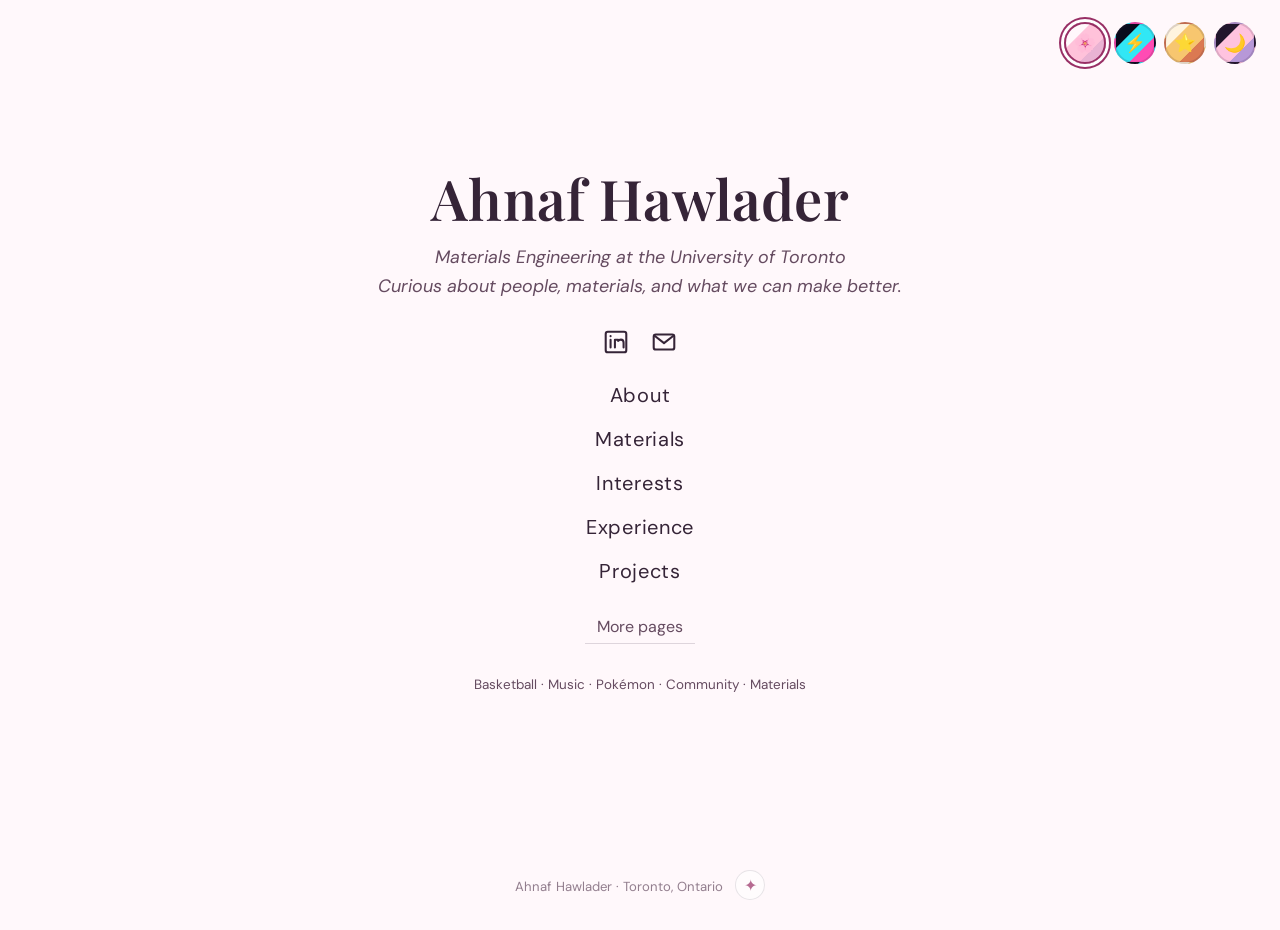
==== commit 4b63981a: "Add files via upload" ====
--- a/index.html
+++ b/index.html
@@ -1,6 +1,5 @@
-<!DOCTYPE html><html lang="en"><head><meta charset="UTF-8">
-<meta name="viewport" content="width=device-width, initial-scale=1, viewport-fit=cover">
-<title>Home | Ahnaf Hawlader</title><meta name="description" content="Meet Ahnaf Hawlader, Materials Engineering student, basketball captain, music lover, and community builder.">
+<!DOCTYPE html><html lang="en"><head><meta charset="UTF-8"><meta name="viewport" content="width=device-width, initial-scale=1, viewport-fit=cover">
+<title>Home | Ahnaf Hawlader</title><meta name="description" content="Meet Ahnaf Hawlader: engineering, music, basketball, Pokémon, and community.">
 <script>
 document.documentElement.classList.add('js-enabled');
 try {
@@ -10,12 +9,1003 @@
 } catch (e) {
   document.documentElement.setAttribute('data-theme', 'sakura');
 }
-</script>
-<link rel="preconnect" href="https://fonts.googleapis.com">
+</script><link rel="preconnect" href="https://fonts.googleapis.com">
 <link rel="preconnect" href="https://fonts.gstatic.com" crossorigin>
-<link href="https://fonts.googleapis.com/css2?family=DM+Sans:wght@400;500;600;700&amp;family=Inter:wght@400;500;600;700&amp;family=Nunito:wght@400;500;600;700;800&amp;family=Orbitron:wght@500;600;700&amp;family=Playfair+Display:wght@400;600;700&amp;family=Rye&amp;display=swap" rel="stylesheet">
-<link rel="stylesheet" href="styles.css"><script src="site.js" defer></script></head>
-<body class="home-page"><div class="intro-overlay" id="introOverlay" role="dialog" aria-modal="true" aria-labelledby="introTitle">
+<link href="https://fonts.googleapis.com/css2?family=DM+Sans:wght@400;500;600;700&amp;family=Inter:wght@400;500;600;700&amp;family=Nunito:wght@400;500;600;700;800&amp;family=Orbitron:wght@500;600;700&amp;family=Playfair+Display:wght@400;600;700&amp;family=Rye&amp;display=swap" rel="stylesheet"><style>
+  :root {
+    --bg: #FFF8FB; --bg-alt: #FFEAF2; --bg-panel: #FFFFFF;
+    --cream: #352437; --cream-dim: #654B60;
+    --marigold: #FFC2DA; --coral: #F39ABC; --teal: #E9B3D3;
+    --pink-ink: #982F65; --blue-ink: #694470;
+    --line: rgba(53,36,55,.16); --dot-color: rgba(243,154,188,.23);
+    --nav-bg: rgba(255,248,251,.94); --pill-bg: rgba(53,36,55,.055);
+    --subtle-fill: rgba(53,36,55,.05); --btn-ink: #3A2434;
+    --btn-shadow: rgba(243,154,188,.32); --icon-bg: rgba(233,179,211,.26);
+    --tag-bg: rgba(255,194,218,.32);
+    --font-body: 'DM Sans', -apple-system, BlinkMacSystemFont, sans-serif;
+    --font-display: 'Playfair Display', Georgia, serif; --display-weight: 600;
+    --hero-glow: rgba(255,154,193,.31);
+    --display-spacing: 0.005em;
+    --radius-blob: 62% 38% 37% 63% / 58% 41% 59% 42%;
+    box-sizing: border-box;
+  }
+
+  /* Four selectable palettes, each with its own matching font. */
+  :root[data-theme="sakura"] {
+    --bg: #FFF8FB; --bg-alt: #FFEAF2; --bg-panel: #FFFFFF;
+    --cream: #352437; --cream-dim: #654B60;
+    --marigold: #FFC2DA; --coral: #F39ABC; --teal: #E9B3D3;
+    --pink-ink: #982F65; --blue-ink: #694470;
+    --line: rgba(53,36,55,.16); --dot-color: rgba(243,154,188,.23);
+    --nav-bg: rgba(255,248,251,.94); --pill-bg: rgba(53,36,55,.055);
+    --subtle-fill: rgba(53,36,55,.05); --btn-ink: #3A2434;
+    --btn-shadow: rgba(243,154,188,.32); --icon-bg: rgba(233,179,211,.26);
+    --tag-bg: rgba(255,194,218,.32);
+    --font-body: 'DM Sans', -apple-system, BlinkMacSystemFont, sans-serif;
+    --font-display: 'Playfair Display', Georgia, serif; --display-weight: 600;
+    --hero-glow: rgba(255,154,193,.31);
+  }
+  :root[data-theme="cyberpunk"] {
+    --bg: #090B1C; --bg-alt: #121434; --bg-panel: #1A1E42;
+    --cream: #F4F8FF; --cream-dim: #BCC6E5;
+    --marigold: #F8ED62; --coral: #FF4CB4; --teal: #31E7F5;
+    --pink-ink: #FF9AD8; --blue-ink: #85F5FF;
+    --line: rgba(244,248,255,.19); --dot-color: rgba(49,231,245,.23);
+    --nav-bg: rgba(9,11,28,.94); --pill-bg: rgba(244,248,255,.08);
+    --subtle-fill: rgba(244,248,255,.07); --btn-ink: #171725;
+    --btn-shadow: rgba(49,231,245,.32); --icon-bg: rgba(49,231,245,.17);
+    --tag-bg: rgba(255,76,180,.18);
+    --font-body: 'Inter', -apple-system, BlinkMacSystemFont, sans-serif;
+    --font-display: 'Orbitron', 'Inter', sans-serif; --display-weight: 600;
+    --hero-glow: rgba(49,231,245,.19);
+  }
+  :root[data-theme="western"] {
+    --bg: #FFF4DE; --bg-alt: #F9E7C6; --bg-panel: #FFFCF4;
+    --cream: #30251D; --cream-dim: #5B4B3F;
+    --marigold: #F7C66F; --coral: #DB7952; --teal: #82B6B2;
+    --pink-ink: #8B3F2A; --blue-ink: #2B686B;
+    --line: rgba(48,37,29,.19); --dot-color: rgba(219,121,82,.18);
+    --nav-bg: rgba(255,244,222,.94); --pill-bg: rgba(48,37,29,.06);
+    --subtle-fill: rgba(48,37,29,.055); --btn-ink: #332518;
+    --btn-shadow: rgba(219,121,82,.3); --icon-bg: rgba(130,182,178,.23);
+    --tag-bg: rgba(247,198,111,.32);
+    --font-body: 'Nunito', -apple-system, BlinkMacSystemFont, sans-serif;
+    --font-display: 'Rye', Georgia, serif; --display-weight: 400;
+    --hero-glow: rgba(247,198,111,.32);
+  }
+  :root[data-theme="moonlit"] {
+    --bg: #21162C; --bg-alt: #2E203C; --bg-panel: #392747;
+    --cream: #FFF8FC; --cream-dim: #DBC9E3;
+    --marigold: #FFC3DF; --coral: #E795C2; --teal: #B798D8;
+    --pink-ink: #FFD1EA; --blue-ink: #D8C2FF;
+    --line: rgba(255,248,252,.19); --dot-color: rgba(231,149,194,.2);
+    --nav-bg: rgba(33,22,44,.94); --pill-bg: rgba(255,248,252,.08);
+    --subtle-fill: rgba(255,248,252,.07); --btn-ink: #39233A;
+    --btn-shadow: rgba(255,195,223,.26); --icon-bg: rgba(183,152,216,.2);
+    --tag-bg: rgba(231,149,194,.18);
+    --font-body: 'DM Sans', -apple-system, BlinkMacSystemFont, sans-serif;
+    --font-display: 'Playfair Display', Georgia, serif; --display-weight: 600;
+    --hero-glow: rgba(231,149,194,.18);
+  }
+
+  body { transition: background 0.25s ease, color 0.25s ease; }
+  *, *::before, *::after { box-sizing: inherit; }
+  html { scroll-behavior: smooth; scroll-padding-top: calc(72px + env(safe-area-inset-top, 0px)); }
+  html, body { height: auto; }
+
+  body {
+    margin: 0;
+    background: var(--bg);
+    color: var(--cream);
+    font-family: var(--font-body);
+    line-height: 1.6;
+    -webkit-font-smoothing: antialiased;
+  }
+
+  @media (prefers-reduced-motion: reduce) {
+    * { animation-duration: 0.01ms !important; animation-iteration-count: 1 !important; transition-duration: 0.01ms !important; }
+  }
+
+  a { color: inherit; }
+
+  h1, h2, h3 {
+    font-family: var(--font-display);
+    font-weight: var(--display-weight);
+    margin: 0;
+    line-height: 1.24;
+    letter-spacing: var(--display-spacing);
+  }
+
+  .wrap {
+    max-width: 1080px;
+    margin: 0 auto;
+    padding: 0 28px;
+  }
+
+  /* decorative dot texture */
+  .dots {
+    position: absolute;
+    inset: 0;
+    background-image: radial-gradient(circle, var(--dot-color) 1.4px, transparent 1.4px);
+    background-size: 22px 22px;
+    pointer-events: none;
+  }
+
+  /* ---------- NAV ---------- */
+  header.nav {
+    position: sticky;
+    top: 0;
+    z-index: 50;
+    padding-top: env(safe-area-inset-top, 0px);
+    background: var(--nav-bg);
+    backdrop-filter: blur(10px);
+    border-bottom: 1px solid var(--line);
+  }
+  .nav-inner {
+    max-width: 1080px;
+    margin: 0 auto;
+    padding: 16px 28px;
+  }
+  .nav-links {
+    display: flex;
+    gap: 26px;
+    list-style: none;
+    margin: 0;
+    padding: 0;
+  }
+  .nav-links a {
+    text-decoration: none;
+    font-size: 0.92rem;
+    color: var(--cream-dim);
+    transition: color 0.2s ease;
+  }
+  .nav-links a:hover, .nav-links a:focus-visible { color: var(--pink-ink); }
+  .nav-links { display: none; }
+  @media (min-width: 1240px) { .nav-links { display: flex; gap: 18px; } }
+  .mobile-menu { position: relative; }
+  .mobile-menu summary {
+    cursor: pointer; list-style: none; min-height: 44px; display: flex; align-items: center;
+    padding: 8px 15px; border-radius: 13px; border: 1px solid var(--line);
+    background: var(--bg-panel); font-size: .94rem; font-weight: 800;
+  }
+  .mobile-menu summary::-webkit-details-marker { display: none; }
+  .mobile-menu nav {
+    position: absolute; top: calc(100% + 12px); left: 0;
+    width: min(260px, calc(100vw - 24px)); max-height: min(70vh, 480px); overflow-y: auto;
+    display: grid; gap: 3px; padding: 10px; background: var(--bg-panel);
+    border: 1px solid var(--line); border-radius: 14px;
+    box-shadow: 0 14px 35px rgba(0,0,0,.13);
+  }
+  .mobile-menu a { text-decoration: none; font-size: .95rem; font-weight: 700; padding: 10px; border-radius: 9px; }
+  .mobile-menu a:hover { background: var(--pill-bg); color: var(--pink-ink); }
+  @media (min-width: 1240px) { .mobile-menu { display: none; } }
+  @media (max-width: 470px) {
+    .nav-inner { padding: 10px 12px; }
+    .nav-right { gap: 8px; }
+    .mobile-menu summary { padding-inline: 10px; }
+  }
+
+  .nav-right {
+    display: flex;
+    align-items: center;
+    justify-content: space-between;
+    gap: 20px;
+    width: 100%;
+  }
+  .theme-toggle {
+    position: relative;
+    width: 38px;
+    height: 38px;
+    border-radius: 10px;
+    border: 1px solid var(--line);
+    background: var(--pill-bg);
+    color: var(--cream);
+    display: flex;
+    align-items: center;
+    justify-content: center;
+    cursor: pointer;
+    padding: 0;
+    transition: border-color 0.2s ease, color 0.2s ease;
+  }
+  .theme-toggle:hover { border-color: var(--teal); color: var(--blue-ink); }
+
+  .theme-picker { display: flex; align-items: center; gap: 8px; flex-shrink: 0; }
+  .swatch {
+    width: 42px; height: 42px; flex-shrink: 0; padding: 0;
+    display: grid; place-items: center; border: 2px solid var(--line);
+    border-radius: 50%; color: #30251D; font-size: 1.1rem; cursor: pointer;
+    background: linear-gradient(135deg, var(--sw-bg) 0 31%, var(--sw1) 32% 67%, var(--sw2) 68%);
+    transition: transform .18s ease, border-color .18s ease, box-shadow .18s ease;
+  }
+  .swatch:hover { transform: translateY(-3px) scale(1.07); }
+  .swatch.active { border-color: var(--pink-ink); box-shadow: 0 0 0 3px var(--bg-panel), 0 0 0 5px var(--pink-ink); }
+  @media (max-width: 470px) {
+    .theme-picker { gap: 7px; }
+    .swatch { width: 36px; height: 36px; font-size: 1rem; }
+  }
+  @media (max-width: 350px) {
+    .theme-picker { gap: 5px; }
+    .swatch { width: 33px; height: 33px; }
+  }
+
+  /* A fresh welcome on every visit. */
+  .intro-overlay { display: none; }
+  .js-enabled .intro-overlay {
+    position: fixed; inset: 0; z-index: 1000; display: grid; place-items: center;
+    overflow: hidden; background: var(--bg); color: var(--cream); text-align: center;
+    animation: intro-fade .7s ease 2.85s forwards;
+  }
+  .intro-overlay::before {
+    content: ''; position: absolute; width: min(80vw, 600px); aspect-ratio: 1;
+    border-radius: 50%; background: radial-gradient(circle, var(--hero-glow), transparent 68%);
+  }
+  .intro-stage { position: relative; z-index: 2; padding: 24px; animation: ninja-enter .8s cubic-bezier(.2,1.3,.45,1) both; }
+  .intro-ninja { display: block; width: clamp(116px, 35vw, 168px); height: auto; margin: 0 auto 20px; filter: drop-shadow(0 14px 14px var(--btn-shadow)); }
+  .intro-stage h2 { font-size: clamp(2.2rem, 8vw, 4rem); color: var(--pink-ink); }
+  .intro-stage p { margin: 6px 0 0; color: var(--cream-dim); font-weight: 700; }
+  .intro-skip {
+    position: absolute; z-index: 4; right: max(20px, env(safe-area-inset-right));
+    bottom: max(24px, env(safe-area-inset-bottom));
+    padding: 9px 16px; border-radius: 999px; border: 1px solid var(--line);
+    background: var(--bg-panel); color: var(--cream); font: 700 .9rem var(--font-body); cursor: pointer;
+  }
+  .intro-skip:hover { background: var(--tag-bg); }
+  .intro-smoke {
+    position: absolute; z-index: 3; left: 50%; top: 54%; width: min(44vw, 290px); aspect-ratio: 1;
+    border-radius: 50%; pointer-events: none;
+    background: radial-gradient(circle, var(--bg-panel) 5%, var(--marigold) 45%, transparent 72%);
+    filter: blur(12px); opacity: 0; transform: translate(-50%, -50%) scale(.1);
+    animation: smoke-poof 1.65s ease-out 1.35s both;
+  }
+  .intro-smoke:nth-of-type(2) { --smoke-x: -95%; --smoke-y: -30%; animation-delay: 1.47s; }
+  .intro-smoke:nth-of-type(3) { --smoke-x: 85%; --smoke-y: -55%; animation-delay: 1.55s; }
+  .intro-smoke:nth-of-type(4) { --smoke-x: -60%; --smoke-y: 55%; animation-delay: 1.62s; }
+  .intro-smoke:nth-of-type(5) { --smoke-x: 65%; --smoke-y: 70%; animation-delay: 1.4s; }
+  .intro-smoke:nth-of-type(6) { --smoke-x: 5%; --smoke-y: -105%; animation-delay: 1.7s; }
+  @keyframes ninja-enter { from { opacity: 0; transform: translateY(-110px) rotate(-12deg) scale(.6); } to { opacity: 1; transform: none; } }
+  @keyframes smoke-poof {
+    20% { opacity: .86; }
+    65% { opacity: .72; }
+    to { opacity: 0; transform: translate(calc(-50% + var(--smoke-x, 0px)), calc(-50% + var(--smoke-y, -20%))) scale(2.4); }
+  }
+  @keyframes intro-fade { to { opacity: 0; visibility: hidden; pointer-events: none; } }
+  .js-enabled .intro-overlay.dismissed { animation: none; opacity: 0; pointer-events: none; transition: opacity .25s ease; }
+  @media (prefers-reduced-motion: reduce) {
+    .js-enabled .intro-overlay { animation: intro-fade .01ms linear .5s forwards; }
+    .intro-stage { animation: none; }
+    .intro-smoke { display: none; }
+  }
+
+  /* ---------- HERO ---------- */
+  .hero {
+    position: relative;
+    overflow: hidden;
+    padding: 64px 0 80px;
+    background: radial-gradient(circle at 78% 24%, var(--hero-glow), transparent 42%);
+  }
+  .hero::after {
+    content: var(--hero-symbol, '✦'); position: absolute; top: 18px; right: 5%;
+    color: var(--coral); opacity: .35; font-size: clamp(2.5rem, 5vw, 4.5rem);
+    pointer-events: none; animation: bob 6s ease-in-out infinite;
+  }
+  .hero.theme-swap { animation: theme-flash .55s ease; }
+  @keyframes theme-flash { from { filter: saturate(1.45) brightness(1.06); } to { filter: none; } }
+  :root[data-theme="sakura"] { --hero-symbol: '✿'; }
+  :root[data-theme="cyberpunk"] { --hero-symbol: '◇'; }
+  :root[data-theme="western"] { --hero-symbol: '★'; }
+  :root[data-theme="moonlit"] { --hero-symbol: '✿'; }
+  :root[data-theme="cyberpunk"] .hero .dots {
+    background-image: linear-gradient(rgba(49,231,245,.12) 1px, transparent 1px),
+      linear-gradient(90deg, rgba(49,231,245,.12) 1px, transparent 1px);
+    background-size: 32px 32px;
+  }
+  :root[data-theme="cyberpunk"] .hero h1 em { text-shadow: 0 0 20px var(--coral); }
+  :root[data-theme="cyberpunk"] .btn-primary { box-shadow: 0 0 22px rgba(49,231,245,.28); }
+  :root[data-theme="western"] .hero h1 em { text-shadow: 3px 3px 0 var(--marigold); }
+  :root[data-theme="western"] .project-card:hover { box-shadow: 5px 5px 0 var(--marigold); }
+  :root[data-theme="sakura"] .hero::after, :root[data-theme="moonlit"] .hero::after { opacity: .55; }
+  .hero-grid {
+    display: grid;
+    grid-template-columns: 1fr;
+    gap: 44px;
+    align-items: center;
+    position: relative;
+    z-index: 2;
+  }
+  @media (min-width: 860px) {
+    .hero-grid { grid-template-columns: 1.15fr 0.85fr; gap: 24px; }
+  }
+  .eyebrow-line {
+    display: flex;
+    align-items: center;
+    gap: 10px;
+    color: var(--pink-ink);
+    font-size: 0.95rem;
+    margin-bottom: 18px;
+  }
+  .eyebrow-line svg { flex-shrink: 0; }
+  .hero h1 {
+    font-size: clamp(2.5rem, 6vw, 4.1rem);
+    line-height: 1.05;
+    color: var(--cream);
+  }
+  .hero h1 em {
+    font-style: italic;
+    color: var(--pink-ink);
+  }
+  .hero-sub {
+    margin-top: 20px;
+    font-size: 1.15rem;
+    color: var(--cream-dim);
+    max-width: 46ch;
+  }
+  .hero-meta {
+    margin-top: 26px;
+    display: flex;
+    flex-wrap: wrap;
+    gap: 10px;
+  }
+  .pill {
+    display: inline-flex;
+    align-items: center;
+    gap: 6px;
+    padding: 7px 14px;
+    border-radius: 999px;
+    border: 1px solid var(--line);
+    font-size: 0.85rem;
+    color: var(--cream-dim);
+    background: var(--pill-bg);
+  }
+  .hero-cta {
+    margin-top: 34px;
+    display: flex;
+    flex-wrap: wrap;
+    gap: 14px;
+  }
+  .btn {
+    display: inline-flex;
+    align-items: center;
+    gap: 8px;
+    padding: 13px 22px;
+    border-radius: 12px;
+    text-decoration: none;
+    font-size: 0.95rem;
+    font-weight: 600;
+    transition: transform 0.18s ease, box-shadow 0.18s ease;
+    border: 1px solid transparent;
+  }
+  .btn:hover { transform: translateY(-2px); }
+  .btn-primary {
+    background: var(--marigold);
+    color: var(--btn-ink);
+  }
+  .btn-primary:hover { box-shadow: 0 10px 24px var(--btn-shadow); }
+  .btn-ghost {
+    border-color: var(--line);
+    color: var(--cream);
+  }
+  .btn-ghost:hover { border-color: var(--teal); color: var(--blue-ink); }
+
+  .photo-frame {
+    position: relative;
+    justify-self: center;
+    width: min(340px, 78vw);
+  }
+  .blob-bg {
+    position: absolute;
+    inset: -18px;
+    background: linear-gradient(135deg, var(--coral), var(--marigold));
+    border-radius: var(--radius-blob);
+    animation: morph 14s ease-in-out infinite;
+    opacity: 0.9;
+    z-index: 0;
+  }
+  .photo-frame img {
+    position: relative;
+    z-index: 1;
+    width: 100%;
+    display: block;
+    object-fit: cover;
+    aspect-ratio: 3/4;
+    border-radius: var(--radius-blob);
+    animation: morph 14s ease-in-out infinite;
+    border: 4px solid var(--bg);
+  }
+  @keyframes morph {
+    0%, 100% { border-radius: 62% 38% 37% 63% / 58% 41% 59% 42%; }
+    33% { border-radius: 45% 55% 62% 38% / 40% 62% 38% 60%; }
+    66% { border-radius: 55% 45% 40% 60% / 55% 35% 65% 45%; }
+  }
+
+  /* ---------- SECTION SHARED ---------- */
+  section { position: relative; padding: 76px 0; }
+  .section-alt { background: var(--bg-alt); }
+  .kicker {
+    color: var(--blue-ink);
+    font-size: 0.95rem;
+    margin-bottom: 10px;
+    display: block;
+  }
+  .section-head {
+    max-width: 640px;
+    margin-bottom: 44px;
+  }
+  .section-head h2 {
+    font-size: clamp(1.7rem, 3.4vw, 2.4rem);
+    color: var(--cream);
+  }
+  .section-head p { color: var(--cream-dim); margin-top: 12px; font-size: 1.02rem; }
+  /* ---------- ABOUT ---------- */
+  .about-body {
+    display: grid;
+    grid-template-columns: 1fr;
+    gap: 30px;
+  }
+  @media (min-width: 780px) {
+    .about-body { grid-template-columns: 1.3fr 1fr; }
+  }
+  .about-body p {
+    font-size: 1.08rem;
+    color: var(--cream-dim);
+    margin: 0 0 18px;
+  }
+  .about-body p:last-child { margin-bottom: 0; }
+  .about-card {
+    background: var(--bg-panel);
+    border: 1px solid var(--line);
+    border-radius: 20px;
+    padding: 26px;
+    align-self: start;
+  }
+  .about-card h3 {
+    font-size: 1.05rem;
+    color: var(--pink-ink);
+    margin-bottom: 14px;
+  }
+  .about-card ul { margin: 0; padding-left: 18px; color: var(--cream-dim); font-size: 0.95rem; }
+  .about-card li { margin-bottom: 8px; }
+  .about-card li:last-child { margin-bottom: 0; }
+
+  /* ---------- PROJECTS ---------- */
+  .project-list {
+    display: grid;
+    gap: 20px;
+    grid-template-columns: 1fr;
+  }
+  @media (min-width: 780px) {
+    .project-list { grid-template-columns: repeat(3, 1fr); }
+  }
+  .project-card {
+    background: var(--bg-panel);
+    border: 1px solid var(--line);
+    border-radius: 20px;
+    padding: 28px 24px;
+    display: flex;
+    flex-direction: column;
+    gap: 14px;
+    transition: border-color 0.2s ease, transform 0.2s ease;
+  }
+  .project-card:hover { border-color: var(--teal); transform: translateY(-4px); }
+  .project-icon {
+    width: 42px; height: 42px;
+    border-radius: 12px;
+    display: flex; align-items: center; justify-content: center;
+    background: var(--icon-bg);
+    color: var(--blue-ink);
+  }
+  .project-card h3 { font-size: 1.15rem; color: var(--cream); }
+  .project-meta { font-size: 0.82rem; color: var(--cream-dim); opacity: 0.85; }
+  .project-card p { color: var(--cream-dim); font-size: 0.95rem; margin: 0; flex-grow: 1; }
+  .tag-row { display: flex; flex-wrap: wrap; gap: 8px; margin-top: 4px; }
+  .tag {
+    font-size: 0.76rem;
+    padding: 4px 10px;
+    border-radius: 999px;
+    background: var(--tag-bg);
+    color: var(--pink-ink);
+  }
+
+  /* ---------- MATERIALS FOCUS ---------- */
+  .dream-grid { display: grid; grid-template-columns: repeat(2, minmax(0, 1fr)); gap: 18px; }
+  .dream-card {
+    padding: 28px 24px; border-radius: 20px; border: 1px solid var(--line);
+    background: var(--bg-panel); min-width: 0;
+  }
+  .dream-icon { display: block; font-size: 2rem; margin-bottom: 18px; }
+  .dream-card h3 { font-size: 1.18rem; color: var(--pink-ink); }
+  .dream-card p { color: var(--cream-dim); margin: 10px 0 0; font-size: .95rem; }
+  @media (max-width: 720px) { .dream-grid { grid-template-columns: 1fr; } }
+
+  /* ---------- TIMELINE ---------- */
+  .timeline {
+    position: relative;
+    padding-left: 28px;
+    border-left: 2px solid var(--line);
+  }
+  .t-item {
+    position: relative;
+    padding-bottom: 34px;
+  }
+  .t-item:last-child { padding-bottom: 0; }
+  .t-item::before {
+    content: "";
+    position: absolute;
+    left: -34px;
+    top: 4px;
+    width: 12px;
+    height: 12px;
+    border-radius: 50%;
+    background: var(--coral);
+    border: 3px solid var(--bg);
+    box-shadow: 0 0 0 2px var(--coral);
+  }
+  #experience .section-head h2::after,
+  #interests .section-head h2::after {
+    display: inline-block; margin-left: .28em; color: var(--coral);
+    font-family: var(--font-body); font-size: .55em; vertical-align: middle;
+  }
+  #experience .section-head h2::after { content: '✦'; }
+  #interests .section-head h2::after { content: '♪'; color: var(--blue-ink); }
+  #experience .section-head.revealed h2::after,
+  #interests .section-head.revealed h2::after { animation: section-spark .75s ease-out both; }
+  .t-item.revealed::before { animation: timeline-ping .8s ease-out; }
+  .t-item:nth-child(even).revealed::before { animation-delay: .1s; }
+  @keyframes section-spark {
+    from { opacity: 0; transform: rotate(-25deg) scale(.45); }
+    60% { opacity: 1; transform: rotate(12deg) scale(1.25); }
+    to { opacity: 1; transform: rotate(0) scale(1); }
+  }
+  @keyframes timeline-ping {
+    0% { transform: scale(.55); box-shadow: 0 0 0 2px var(--coral), 0 0 0 2px var(--tag-bg); }
+    55% { transform: scale(1.13); box-shadow: 0 0 0 2px var(--coral), 0 0 0 11px transparent; }
+    100% { transform: scale(1); box-shadow: 0 0 0 2px var(--coral), 0 0 0 11px transparent; }
+  }
+  .t-date { font-size: 0.82rem; color: var(--blue-ink); margin-bottom: 4px; }
+  .t-item h3 { font-size: 1.08rem; color: var(--cream); margin-bottom: 2px; }
+  .t-org { font-size: 0.92rem; color: var(--cream-dim); margin-bottom: 8px; display: block; }
+  .t-item p { margin: 0; color: var(--cream-dim); font-size: 0.94rem; }
+  .timeline-note {
+    margin-top: 30px;
+    font-size: 0.9rem;
+    color: var(--cream-dim);
+  }
+  .timeline-note a { color: var(--blue-ink); text-decoration: underline; }
+  .experience-bridge {
+    margin-top: 34px; padding: 25px 28px; border: 1px solid var(--line);
+    border-left: 4px solid var(--coral); border-radius: 16px; background: var(--bg-panel);
+  }
+  .experience-bridge h3 { font-size: 1.15rem; color: var(--pink-ink); }
+  .experience-bridge p { margin: 9px 0 0; color: var(--cream-dim); }
+  .experience-bridge a { color: var(--blue-ink); text-underline-offset: 3px; }
+
+  /* ---------- SKILLS ---------- */
+  .skills-grid {
+    display: grid;
+    grid-template-columns: 1fr;
+    gap: 22px;
+  }
+  @media (min-width: 780px) {
+    .skills-grid { grid-template-columns: repeat(3, 1fr); }
+  }
+  .skill-group {
+    background: var(--bg-panel);
+    border: 1px solid var(--line);
+    border-radius: 20px;
+    padding: 24px;
+  }
+  .skill-group h3 {
+    font-size: 1rem;
+    color: var(--blue-ink);
+    margin-bottom: 16px;
+  }
+  .skill-pills { display: flex; flex-wrap: wrap; gap: 8px; }
+  .skill-pill {
+    font-size: 0.85rem;
+    padding: 7px 13px;
+    border-radius: 10px;
+    background: var(--subtle-fill);
+    border: 1px solid var(--line);
+    color: var(--cream);
+  }
+
+  /* ---------- EDUCATION / HONORS ---------- */
+  .edu-grid {
+    display: grid;
+    grid-template-columns: 1fr;
+    gap: 24px;
+  }
+  @media (min-width: 780px) {
+    .edu-grid { grid-template-columns: 1.4fr 1fr; }
+  }
+  .edu-card {
+    background: var(--bg-panel);
+    border: 1px solid var(--line);
+    border-radius: 20px;
+    padding: 26px;
+    margin-bottom: 18px;
+  }
+  .edu-card:last-child { margin-bottom: 0; }
+  .edu-card h3 { font-size: 1.1rem; color: var(--cream); }
+  .edu-when { font-size: 0.85rem; color: var(--blue-ink); margin: 4px 0 10px; }
+  .edu-card p { margin: 0; color: var(--cream-dim); font-size: 0.93rem; }
+  .honor-list { list-style: none; margin: 0; padding: 0; }
+  .honor-list li {
+    display: flex; align-items: center; gap: 10px;
+    padding: 10px 0;
+    border-bottom: 1px solid var(--line);
+    font-size: 0.93rem;
+    color: var(--cream-dim);
+  }
+  .honor-list li:last-child { border-bottom: none; }
+  .honor-list svg { flex-shrink: 0; color: var(--pink-ink); }
+
+  /* ---------- CONTACT ---------- */
+  .contact-panel {
+    background: linear-gradient(135deg, var(--bg-panel), var(--bg-alt));
+    border: 1px solid var(--line);
+    border-radius: 26px;
+    padding: 52px 40px;
+    text-align: center;
+    position: relative;
+    overflow: hidden;
+  }
+  .contact-panel h2 { font-size: clamp(1.7rem, 4vw, 2.3rem); }
+  .contact-panel p { color: var(--cream-dim); margin: 14px auto 30px; max-width: 46ch; }
+  .contact-cta { display: flex; flex-wrap: wrap; justify-content: center; gap: 14px; }
+  .resume-note {
+    margin-top: 22px;
+    font-size: 0.85rem;
+    color: var(--cream-dim);
+    opacity: 0.75;
+  }
+
+  footer {
+    padding: 30px 0 calc(30px + env(safe-area-inset-bottom, 0px));
+    text-align: center;
+    font-size: 0.82rem;
+    color: var(--cream-dim);
+    opacity: 0.7;
+  }
+
+  /* ---------- MATCH GAME ---------- */
+  .match-wrap { display: flex; flex-direction: column; align-items: center; gap: 22px; }
+  .match-board {
+    display: grid;
+    grid-template-columns: repeat(4, 1fr);
+    gap: 12px;
+    max-width: 520px;
+    width: 100%;
+  }
+  @media (min-width: 620px) { .match-board { grid-template-columns: repeat(4, 1fr); } }
+  .match-card {
+    position: relative;
+    aspect-ratio: 3/4;
+    border-radius: 12px;
+    border: 1px solid var(--line);
+    background: var(--bg-panel);
+    cursor: pointer;
+    padding: 0;
+    perspective: 600px;
+  }
+  .match-face {
+    position: absolute; inset: 0;
+    display: flex; align-items: center; justify-content: center;
+    border-radius: 12px;
+    backface-visibility: hidden;
+    transition: transform 0.4s ease;
+    font-family: var(--font-display);
+    font-size: 0.95rem;
+    text-align: center;
+    padding: 6px;
+  }
+  .match-front { background: linear-gradient(135deg, var(--coral), var(--marigold)); color: var(--btn-ink); font-size: 1.4rem; transform: rotateY(0deg); }
+  .match-back { background: var(--pill-bg); color: var(--cream); border: 1px solid var(--line); transform: rotateY(180deg); }
+  .match-card.flipped .match-front, .match-card.done .match-front { transform: rotateY(-180deg); }
+  .match-card.flipped .match-back, .match-card.done .match-back { transform: rotateY(0deg); }
+  .match-card.done { opacity: 0.55; cursor: default; }
+  .match-hud { display: flex; align-items: center; gap: 18px; flex-wrap: wrap; justify-content: center; color: var(--cream-dim); font-size: 0.92rem; }
+  .match-status { color: var(--pink-ink); font-weight: 600; }
+  .match-best { color: var(--blue-ink); }
+  .sparkle-button {
+    border: 1px solid var(--line); border-radius: 999px; padding: 9px 15px;
+    background: var(--bg-panel); color: var(--pink-ink); cursor: pointer;
+    font: inherit; font-size: .86rem; font-weight: 600;
+    transition: transform .2s ease, box-shadow .2s ease;
+  }
+  .sparkle-button:hover { transform: translateY(-3px) rotate(-2deg); box-shadow: 0 9px 22px var(--btn-shadow); }
+  .curiosity-corner { text-align: center; margin-top: 26px; }
+  .curiosity-note { color: var(--cream-dim); min-height: 1.6em; margin: 12px 0 0; font-size: .92rem; }
+  .secret-button {
+    display: inline-grid; place-items: center; margin-left: 8px; width: 30px; height: 30px;
+    border: 1px solid var(--line); border-radius: 50%; background: var(--bg-panel);
+    color: var(--pink-ink); cursor: pointer; font-size: 1rem;
+    transition: transform .25s ease, background .25s ease;
+  }
+  .secret-button:hover { transform: rotate(30deg) scale(1.12); background: var(--tag-bg); }
+  .secret-message { display: block; min-height: 1.5em; margin-top: 8px; color: var(--pink-ink); font-weight: 600; opacity: 1; }
+  .secret-message[hidden] { display: none; }
+  /* ---------- IDEA LAB ---------- */
+  .lab-shell {
+    display: grid; grid-template-columns: minmax(0, 1fr) minmax(0, 1fr);
+    gap: 26px; padding: 30px; border: 1px solid var(--line);
+    border-radius: 26px; background: var(--bg-panel);
+    box-shadow: 0 18px 50px rgba(51,50,74,.06);
+  }
+  .lab-controls { display: grid; gap: 20px; align-content: center; }
+  .lab-choice-title { display: block; margin-bottom: 10px; font-weight: 700; color: var(--cream); }
+  .lab-options { display: flex; flex-wrap: wrap; gap: 9px; }
+  .lab-option {
+    padding: 9px 13px; border: 1px solid var(--line); border-radius: 999px;
+    background: var(--pill-bg); color: var(--cream); font: inherit;
+    cursor: pointer; transition: transform .2s ease, background .2s ease, border-color .2s ease;
+  }
+  .lab-option:hover { transform: translateY(-3px); border-color: var(--teal); }
+  .lab-option[aria-pressed="true"] { background: var(--tag-bg); border-color: var(--pink-ink); color: var(--pink-ink); font-weight: 700; }
+  .lab-result {
+    min-height: 265px; display: flex; flex-direction: column; justify-content: center;
+    position: relative; overflow: hidden; padding: 30px; border-radius: 21px;
+    background: linear-gradient(145deg, var(--tag-bg), var(--icon-bg), var(--bg-alt));
+    border: 1px solid var(--line);
+  }
+  .lab-result::before, .lab-result::after {
+    content: ''; position: absolute; border: 2px solid var(--line); border-radius: 50%; pointer-events: none;
+  }
+  .lab-result::before { width: 180px; height: 180px; right: -55px; top: -80px; }
+  .lab-result::after { width: 90px; height: 90px; right: 45px; bottom: -42px; }
+  .lab-result > * { position: relative; z-index: 1; }
+  .lab-label { font-size: .75rem; text-transform: uppercase; letter-spacing: .13em; color: var(--blue-ink); font-weight: 700; }
+  .lab-result h3 { margin: 12px 0; font-size: clamp(1.45rem, 3vw, 2rem); line-height: 1.15; }
+  .lab-result p { margin: 0; color: var(--cream-dim); max-width: 46ch; }
+  .lab-result.swap > * { animation: lab-appear .35s ease both; }
+  .lab-footnote { margin: 16px 0 0; color: var(--cream-dim); font-size: .85rem; }
+  @keyframes lab-appear { from { opacity: 0; transform: translateY(8px); } to { opacity: 1; transform: translateY(0); } }
+  @media (max-width: 720px) { .lab-shell { grid-template-columns: 1fr; padding: 18px; } .lab-result { min-height: 225px; } }
+  .confetti-piece {
+    position: fixed; z-index: 100; top: -24px; left: var(--x); pointer-events: none;
+    font-size: 20px; animation: confetti-fall var(--duration) ease-in forwards;
+  }
+  @keyframes confetti-fall { to { transform: translate(var(--drift), 105vh) rotate(550deg); opacity: 0; } }
+
+  /* ---------- SMALL INTERACTIONS ---------- */
+  .scroll-progress {
+    position: absolute; bottom: -1px; left: 0; height: 3px; width: 100%;
+    background: linear-gradient(90deg, var(--coral), var(--teal));
+    transform: scaleX(0); transform-origin: left; pointer-events: none;
+  }
+  .hero-copy { animation: arrive 0.8s ease both; }
+  .photo-frame { animation: arrive 0.9s 0.12s ease both, float 6s 1s ease-in-out infinite; }
+  .hero-orbit {
+    position: absolute; z-index: 2; width: 44px; height: 44px; border-radius: 14px;
+    display: grid; place-items: center; background: var(--bg-panel);
+    border: 1px solid var(--line); box-shadow: 0 12px 28px rgba(51,50,74,.12);
+    font-size: 1.35rem; pointer-events: none;
+  }
+  .hero-orbit.one { top: -10px; right: -18px; animation: bob 5s ease-in-out infinite; }
+  .hero-orbit.two { bottom: 34px; left: -28px; animation: bob 5s 1.5s ease-in-out infinite; }
+  .feature-banner {
+    margin: 0; position: relative; overflow: hidden; background: var(--bg-alt);
+    border-block: 1px solid var(--line);
+  }
+  .feature-banner img {
+    width: 100%; height: clamp(220px, 25vw, 370px); display: block;
+    object-fit: cover; object-position: 65% center;
+    transition: transform .8s ease;
+  }
+  .feature-banner:hover img { transform: scale(1.025); }
+  .feature-banner figcaption {
+    position: absolute; left: max(24px, calc((100vw - 1024px)/2)); bottom: 20px;
+    padding: 9px 14px; border-radius: 10px; color: #33324A;
+    background: rgba(255,255,255,.92); font-size: .85rem; font-weight: 600;
+    box-shadow: 0 6px 25px rgba(0,0,0,.12);
+  }
+  .interest-grid { display: grid; grid-template-columns: repeat(3, 1fr); gap: 18px; }
+  .interest-card {
+    position: relative; overflow: hidden; padding: 28px 24px;
+    background: var(--bg-panel); border: 1px solid var(--line); border-radius: 20px;
+    transition: transform .25s ease, box-shadow .25s ease, border-color .25s ease;
+  }
+  .interest-card::after {
+    content: ''; position: absolute; width: 120px; height: 120px; right: -55px; top: -55px;
+    border-radius: 50%; background: var(--tag-bg); transition: transform .4s ease;
+  }
+  .interest-card:hover { transform: translateY(-6px) rotate(-.5deg); border-color: var(--teal); box-shadow: 0 16px 30px rgba(51,50,74,.09); }
+  .interest-card:hover::after { transform: scale(1.5); }
+  .interest-icon { display: block; font-size: 2rem; margin-bottom: 18px; transition: transform .3s ease; }
+  .interest-card.revealed:nth-child(1) .interest-icon { animation: music-sway .7s ease-out .1s; }
+  .interest-card.revealed:nth-child(2) .interest-icon { animation: ball-bounce .8s ease-out .16s; }
+  .interest-card.revealed:nth-child(3) .interest-icon { animation: spark-turn .75s ease-out .22s; }
+  @keyframes music-sway {
+    0% { transform: rotate(-13deg) scale(.8); }
+    55% { transform: rotate(10deg) scale(1.12); }
+    100% { transform: none; }
+  }
+  @keyframes ball-bounce {
+    0% { transform: translateY(-13px) scale(.88); }
+    45% { transform: translateY(3px) scale(1.06,.94); }
+    70% { transform: translateY(-5px); }
+    100% { transform: none; }
+  }
+  @keyframes spark-turn {
+    0% { transform: rotate(-20deg) scale(.7); opacity: .5; }
+    65% { transform: rotate(12deg) scale(1.16); opacity: 1; }
+    100% { transform: none; opacity: 1; }
+  }
+  .interest-card:hover .interest-icon { transform: rotate(-12deg) scale(1.15); }
+  .interest-card h3 { font-size: 1.18rem; }
+  .interest-card p { color: var(--cream-dim); margin: 10px 0 0; font-size: .95rem; }
+  .photo-story { margin-top: 56px; }
+  .photo-story h3 { font-size: clamp(1.45rem, 3vw, 2rem); }
+  .photo-story p { margin: 8px 0 22px; color: var(--cream-dim); }
+  .photo-gallery { display: grid; grid-template-columns: 1.25fr .85fr; gap: 18px; }
+  .gallery-shot {
+    position: relative; margin: 0; aspect-ratio: 1.42; overflow: hidden;
+    border: 1px solid var(--line); border-radius: 22px;
+    background: var(--bg-panel);
+  }
+  .gallery-shot.portrait { aspect-ratio: .96; }
+  .gallery-shot::after {
+    content: ''; position: absolute; inset: 48% 0 0;
+    background: linear-gradient(transparent, rgba(15,18,32,.7)); pointer-events: none;
+  }
+  .gallery-shot img {
+    display: block; width: 100%; height: 100%; object-fit: cover;
+    transition: transform .45s ease;
+  }
+  .gallery-open { width: 100%; height: 100%; display: block; border: 0; padding: 0; background: transparent; cursor: zoom-in; }
+  .gallery-open:focus-visible { outline: 3px solid var(--marigold); outline-offset: -5px; }
+  .gallery-shot figcaption { pointer-events: none; }
+  .photo-dialog {
+    width: min(92vw, 1000px); max-height: 90vh; padding: 12px; border: 1px solid var(--line);
+    border-radius: 18px; background: var(--bg-panel); color: var(--cream);
+    box-shadow: 0 24px 60px rgba(0,0,0,.35);
+  }
+  .photo-dialog::backdrop { background: rgba(9,11,28,.84); backdrop-filter: blur(5px); }
+  .photo-dialog img { display: block; width: 100%; max-height: 76vh; object-fit: contain; border-radius: 10px; }
+  .photo-dialog p { margin: 10px 6px 2px; text-align: center; }
+  .photo-close {
+    position: absolute; top: 18px; right: 18px; z-index: 2; border: 0; border-radius: 999px;
+    padding: 8px 14px; background: var(--bg-panel); color: var(--cream);
+    font: inherit; font-weight: 800; cursor: pointer; box-shadow: 0 3px 14px rgba(0,0,0,.22);
+  }
+  .back-to-top {
+    position: fixed; z-index: 45; right: max(18px, env(safe-area-inset-right));
+    bottom: calc(18px + env(safe-area-inset-bottom, 0px));
+    width: 50px; height: 50px; border: 0; border-radius: 50%;
+    background: conic-gradient(var(--pink-ink) var(--scroll-turn, 0deg), var(--line) 0);
+    color: var(--cream); font: 800 1.45rem var(--font-body); cursor: pointer;
+    opacity: 0; transform: translateY(15px); pointer-events: none;
+    transition: opacity .25s ease, transform .25s ease;
+  }
+  .back-to-top::before { content: ''; position: absolute; inset: 4px; border-radius: 50%; background: var(--bg-panel); }
+  .back-to-top span { position: relative; }
+  .back-to-top.visible { opacity: 1; transform: translateY(0); pointer-events: auto; }
+  .back-to-top:hover { transform: translateY(-4px); }
+  .gallery-shot.wide img { object-position: center 47%; }
+  .gallery-shot.portrait img { object-position: center 42%; }
+  .gallery-shot:hover img { transform: scale(1.035); }
+  .gallery-shot figcaption {
+    position: absolute; z-index: 1; left: 20px; bottom: 16px;
+    color: #FFFFFF; font-weight: 800; font-size: 1rem;
+    text-shadow: 0 1px 8px rgba(0,0,0,.5);
+  }
+  .reveal-ready { opacity: 0; transform: translateY(18px); }
+  .reveal-ready.revealed { opacity: 1; transform: translateY(0); transition: opacity .65s ease, transform .65s ease; }
+  .match-card.done { animation: match-pop .4s ease; }
+  .match-status.celebrate { animation: match-pop .5s ease; }
+  @keyframes arrive { from { opacity: 0; transform: translateY(18px); } to { opacity: 1; transform: translateY(0); } }
+  @keyframes float { 0%, 100% { translate: 0 0; } 50% { translate: 0 -8px; } }
+  @keyframes bob { 0%, 100% { transform: rotate(-8deg) translateY(0); } 50% { transform: rotate(8deg) translateY(-10px); } }
+  @keyframes match-pop { 50% { transform: scale(1.08); } }
+  @media (max-width: 720px) {
+    .wrap { padding-inline: 20px; }
+    section { padding-block: 58px; }
+    .section-head { margin-bottom: 30px; }
+    .hero { padding-block: 48px 64px; }
+    .hero-grid { gap: 36px; }
+    .hero h1 { font-size: clamp(2.25rem, 8vw, 3.2rem); line-height: 1.12; }
+    .hero-sub { font-size: 1.04rem; }
+    .photo-frame { width: min(300px, 75vw); }
+    .contact-panel { padding: 36px 22px; }
+    .contact-cta { flex-direction: column; align-items: stretch; }
+    .contact-cta .btn { min-width: 0; justify-content: center; overflow-wrap: anywhere; text-align: center; }
+    .match-board { gap: 8px; }
+    .match-face { font-size: .83rem; overflow-wrap: anywhere; }
+    .interest-grid { grid-template-columns: 1fr; }
+    .photo-story { margin-top: 42px; }
+    .photo-gallery { grid-template-columns: 1fr; gap: 16px; }
+    .gallery-shot.wide { aspect-ratio: 1.5; }
+    .gallery-shot.portrait { aspect-ratio: .85; }
+    .feature-banner img { object-position: 78% center; }
+    .feature-banner figcaption { left: 16px; bottom: 14px; font-size: .76rem; }
+    .hero-orbit.one { right: -8px; }
+    .hero-orbit.two { left: -8px; }
+  }
+  @media (max-width: 400px) {
+    .wrap { padding-inline: 16px; }
+    .hero-cta { flex-direction: column; align-items: stretch; }
+    .hero-cta .btn { justify-content: center; }
+    .match-board { gap: 6px; }
+    .match-face { font-size: .75rem; padding: 3px; }
+    .match-hud { gap: 10px; }
+    .lab-option { padding: 8px 11px; }
+  }
+  @media (prefers-reduced-motion: reduce) {
+    html { scroll-behavior: auto; }
+    .photo-frame, .hero-copy, .hero-orbit, .hero::after { animation: none !important; }
+    .reveal-ready { opacity: 1; transform: none; }
+    .feature-banner:hover img, .interest-card:hover, .interest-card:hover .interest-icon, .gallery-shot:hover img { transform: none; }
+    .confetti-piece { animation: none; display: none; }
+    .lab-result.swap > * { animation: none; }
+  }
+
+  ::selection { background: var(--marigold); color: var(--btn-ink); }
+
+  :focus-visible {
+    outline: 2px solid var(--teal);
+    outline-offset: 3px;
+  }
+
+/* A calmer layout; original palette and font variables above are unchanged. */
+header.nav.page-nav .nav-inner { display:flex; align-items:center; gap:16px; max-width:1050px; }
+.page-nav .nav-right { flex:1; min-width:0; justify-content:flex-end; }
+.page-nav .mobile-menu { display:block; margin-right:auto; }
+.page-nav .nav-links { display:none!important; }
+.site-brand { color:var(--cream); text-decoration:none; font:var(--display-weight) 1.15rem var(--font-display); white-space:nowrap; }
+.site-brand:hover { color:var(--pink-ink); }
+.simple-page main > section { min-height:calc(100svh - 180px); background:var(--bg); }
+.simple-page .wrap { max-width:900px; }
+.simple-page .section-head { max-width:700px; }
+.simple-page .dots { display:none; }
+.simple-page .project-list { grid-template-columns:1fr; gap:14px; }
+.simple-page .project-card { gap:8px; }
+.simple-page .project-card:hover { transform:none; }
+.simple-page .dream-card,.simple-page .project-card,.simple-page .interest-card,
+.simple-page .skill-group,.simple-page .edu-card,.simple-page .experience-bridge,
+.simple-page .about-card { border-radius:12px; box-shadow:none; }
+.simple-page .interest-card:hover .interest-icon { transform:none; }
+.simple-page .gallery-shot { border-radius:12px; }
+.simple-page .gallery-shot:hover img { transform:none; }
+.simple-page .photo-story { margin-top:0; }
+.simple-page .photo-gallery { grid-template-columns:repeat(2,minmax(0,1fr)); }
+.simple-page .photo-gallery .gallery-shot { aspect-ratio:1.4; }
+.simple-page .photo-gallery .gallery-shot.portrait { aspect-ratio:1.4; }
+.page-intro { max-width:900px; margin:0 auto; padding:42px 28px 0; color:var(--cream-dim); font-size:.9rem; }
+.page-intro a { color:var(--blue-ink); }
+.page-links { max-width:900px; margin:0 auto; padding:12px 28px 72px; display:flex; flex-wrap:wrap; gap:8px 18px; }
+.page-links a { color:var(--blue-ink); font-size:.88rem; text-underline-offset:3px; }
+.home-page .home-landing { min-height:calc(100svh - 60px); display:grid; place-items:center; position:relative; padding:86px 22px 65px; text-align:center; background:var(--bg); }
+.home-page .theme-picker { position:absolute; top:22px; right:24px; }
+.home-center { width:100%; max-width:760px; }
+.home-center h1 { margin:0; color:var(--cream); font-family:var(--font-display); font-weight:var(--display-weight); letter-spacing:var(--display-spacing); font-size:clamp(2.45rem,6vw,3.5rem); line-height:1.18; }
+.home-sub { margin:12px auto 0; color:var(--cream-dim); font-size:clamp(1rem,2vw,1.12rem); font-style:italic; }
+.home-social { display:flex; justify-content:center; gap:18px; margin:26px 0 18px; }
+.home-social a { display:grid; place-items:center; width:30px; height:30px; color:var(--cream); }
+.home-social a:hover { color:var(--pink-ink); }
+.home-social svg { width:26px; height:26px; fill:none; stroke:currentColor; stroke-width:1.9; stroke-linecap:round; stroke-linejoin:round; }
+.home-links { display:grid; justify-items:center; gap:4px; }
+.home-links a { display:block; padding:4px 12px; color:var(--cream); text-decoration:none; font-size:1.25rem; letter-spacing:.035em; }
+.home-links a:hover { color:var(--pink-ink); text-decoration:underline; text-underline-offset:5px; }
+.home-more { margin:19px auto 0; width:min(100%,480px); color:var(--cream-dim); }
+.home-more summary { cursor:pointer; display:inline-block; list-style:none; padding:4px 12px; border-bottom:1px solid var(--line); }
+.home-more summary::-webkit-details-marker { display:none; }
+.home-more nav { display:flex; flex-wrap:wrap; justify-content:center; gap:4px 13px; margin-top:10px; }
+.home-more a { color:var(--blue-ink); font-size:.88rem; }
+.home-note { margin:30px 0 0; color:var(--cream-dim); font-size:.84rem; }
+.home-page footer { min-height:60px; }
+@media (max-width:720px) {
+ .simple-page .photo-gallery { grid-template-columns:1fr; }
+ .page-intro { padding:24px 20px 0; }
+ .page-links { padding:12px 20px 55px; }
+}
+@media (max-width:510px) {
+ .page-nav .nav-inner { gap:8px; padding:10px 12px; }
+ .site-brand { font-size:.9rem; width:88px; white-space:normal; line-height:1.12; }
+ .page-nav .nav-right { gap:8px; }
+ .home-page .theme-picker { top:18px; right:18px; }
+ .home-center h1 { font-size:2.35rem; }
+ .home-links a { font-size:1.1rem; }
+}
+</style></head><body class="home-page"><div class="intro-overlay" id="introOverlay" role="dialog" aria-modal="true" aria-labelledby="introTitle">
   <div class="intro-stage">
     <svg class="intro-ninja" viewBox="0 0 180 170" role="img" aria-label="A friendly ninja waves hello" xmlns="http://www.w3.org/2000/svg">
       <path d="M39 143c6-26 21-39 51-39s45 13 51 39l-4 17H43z" fill="var(--cream)"/>
@@ -40,23 +1030,18 @@
 </div>
 
 
-<main id="top"><section class="home-landing" aria-labelledby="home-title">
-<div class="theme-picker" role="group" aria-label="Choose a theme">
-        <button class="swatch" data-theme="sakura" style="--sw-bg:#FFF8FB;--sw1:#FFC2DA;--sw2:#E9B3D3" type="button" aria-label="Sakura theme" title="Sakura">🌸</button>
-        <button class="swatch" data-theme="cyberpunk" style="--sw-bg:#090B1C;--sw1:#31E7F5;--sw2:#FF4CB4" type="button" aria-label="Cyberpunk theme" title="Cyberpunk">⚡</button>
-        <button class="swatch" data-theme="western" style="--sw-bg:#FFF4DE;--sw1:#F7C66F;--sw2:#DB7952" type="button" aria-label="Western Hero theme" title="Western Hero">⭐</button>
-        <button class="swatch" data-theme="moonlit" style="--sw-bg:#21162C;--sw1:#FFC3DF;--sw2:#B798D8" type="button" aria-label="Moonlit Sakura theme" title="Moonlit Sakura">🌙</button>
-      </div>
-<div class="home-center"><h1 id="home-title">Ahnaf Hawlader</h1>
-<p class="home-sub">Materials Engineering at the University of Toronto<br>Curious about people, materials, and what we can make better.</p>
+<main id="top"><section class="home-landing" aria-labelledby="home-title"><div class="theme-picker" role="group" aria-label="Choose a theme">
+<button class="swatch" data-theme="sakura" style="--sw-bg:#FFF8FB;--sw1:#FFC2DA;--sw2:#E9B3D3" type="button" aria-label="Sakura theme" title="Sakura">🌸</button>
+<button class="swatch" data-theme="cyberpunk" style="--sw-bg:#090B1C;--sw1:#31E7F5;--sw2:#FF4CB4" type="button" aria-label="Cyberpunk theme" title="Cyberpunk">⚡</button>
+<button class="swatch" data-theme="western" style="--sw-bg:#FFF4DE;--sw1:#F7C66F;--sw2:#DB7952" type="button" aria-label="Western Hero theme" title="Western Hero">⭐</button>
+<button class="swatch" data-theme="moonlit" style="--sw-bg:#21162C;--sw1:#FFC3DF;--sw2:#B798D8" type="button" aria-label="Moonlit Sakura theme" title="Moonlit Sakura">🌙</button></div><div class="home-center">
+<h1 id="home-title">Ahnaf Hawlader</h1><p class="home-sub">Materials Engineering at the University of Toronto<br>Curious about people, materials, and what we can make better.</p>
 <div class="home-social" aria-label="Connect with Ahnaf">
 <a href="https://www.linkedin.com/in/ahnaf0/" target="_blank" rel="noopener" aria-label="LinkedIn" title="LinkedIn"><svg viewBox="0 0 24 24" aria-hidden="true"><rect x="2.5" y="2.5" width="19" height="19" rx="2"/><path d="M7 10v7m0-10.5v.1M11 17v-7h3v1.1c.5-.8 1.4-1.3 2.5-1.3 1.7 0 2.5 1 2.5 3V17"/></svg></a>
 <a href="mailto:ahnaf.hawlader@mail.utoronto.ca" aria-label="Email" title="Email"><svg viewBox="0 0 24 24" aria-hidden="true"><rect x="2.5" y="5" width="19" height="14" rx="2"/><path d="m3 6 9 7 9-7"/></svg></a></div>
-<nav class="home-links" aria-label="Explore the site">
-<a href="about.html">About</a><a href="materials.html">Materials</a><a href="life.html">Beyond Engineering</a>
-<a href="experience.html">Experience</a><a href="projects.html">Projects</a><a href="about.html#contact">Contact</a>
-</nav><p class="home-note">Basketball · Music · Pokémon · Community · Materials</p></div></section></main>
-<dialog class="photo-dialog" id="photoDialog" aria-label="Enlarged campus photo">
+<nav class="home-links" aria-label="Explore the site"><a href="about.html">About</a><a href="materials.html">Materials</a><a href="interests.html">Interests</a><a href="experience.html">Experience</a><a href="projects.html">Projects</a></nav>
+<details class="home-more"><summary>More pages</summary><nav><a href="skills.html">Skills</a><a href="education.html">Education</a><a href="photos.html">Photos</a><a href="idea-lab.html">Idea Lab</a><a href="play.html">Play</a><a href="contact.html">Contact</a></nav></details>
+<p class="home-note">Basketball · Music · Pokémon · Community · Materials</p></div></section></main><dialog class="photo-dialog" id="photoDialog" aria-label="Enlarged campus photo">
   <button class="photo-close" id="photoClose" type="button" aria-label="Close photo">Close ✕</button>
   <img id="photoDialogImage" alt="">
   <p id="photoDialogCaption"></p>
@@ -68,4 +1053,317 @@
   <span class="secret-message" id="secretMessage" hidden>Avram was here! Official little-brother quality control 🏀✨</span>
 </footer>
 
-</body></html>+<script>
+(function () {
+  var intro = document.getElementById('introOverlay');
+  if (intro) {
+    var reducedIntro = window.matchMedia && window.matchMedia('(prefers-reduced-motion: reduce)').matches;
+    var introSkip = document.getElementById('introSkip');
+    introSkip.focus({ preventScroll: true });
+    var introTimer = window.setTimeout(function () { intro.remove(); }, reducedIntro ? 650 : 3700);
+    introSkip.addEventListener('click', function () {
+      window.clearTimeout(introTimer);
+      intro.classList.add('dismissed');
+      window.setTimeout(function () { intro.remove(); }, reducedIntro ? 0 : 260);
+    });
+  }
+  var root = document.documentElement;
+  var THEMES = ['sakura', 'cyberpunk', 'western', 'moonlit'];
+
+  function getStored() {
+    try { return localStorage.getItem('ahnaf-theme'); } catch (e) { return null; }
+  }
+  function setStored(value) {
+    try { localStorage.setItem('ahnaf-theme', value); } catch (e) { /* no-op */ }
+  }
+  function currentTheme() {
+    var stored = getStored();
+    return stored && THEMES.indexOf(stored) !== -1 ? stored : 'sakura';
+  }
+  function markActive(theme) {
+    var swatches = document.querySelectorAll('.swatch');
+    swatches.forEach(function (s) {
+      var active = s.getAttribute('data-theme') === theme;
+      s.classList.toggle('active', active);
+      s.setAttribute('aria-pressed', String(active));
+    });
+  }
+  var stored = getStored();
+  if (stored && THEMES.indexOf(stored) !== -1) root.setAttribute('data-theme', stored);
+
+  window.addEventListener('DOMContentLoaded', function () {
+    markActive(currentTheme());
+    var mobileMenu = document.querySelector('.mobile-menu');
+    if (mobileMenu) mobileMenu.querySelectorAll('a').forEach(function (link) {
+      link.addEventListener('click', function () { mobileMenu.open = false; });
+    });
+    document.querySelectorAll('.swatch').forEach(function (btn) {
+      btn.addEventListener('click', function () {
+        var theme = btn.getAttribute('data-theme');
+        root.setAttribute('data-theme', theme);
+        setStored(theme);
+        markActive(theme);
+        var hero = document.querySelector('.hero');
+        if (hero) {
+          hero.classList.remove('theme-swap');
+          void hero.offsetWidth;
+          hero.classList.add('theme-swap');
+        }
+      });
+    });
+    var progress = document.getElementById('scrollProgress');
+    var backToTop = document.getElementById('backToTop');
+    var updateProgress = function () {
+      var max = document.documentElement.scrollHeight - window.innerHeight;
+      var fraction = max > 0 ? Math.max(0, Math.min(1, window.scrollY / max)) : 0;
+      if (progress) progress.style.transform = 'scaleX(' + fraction + ')';
+      if (backToTop) {
+        backToTop.style.setProperty('--scroll-turn', (fraction * 360) + 'deg');
+        backToTop.classList.toggle('visible', window.scrollY > 500);
+      }
+    };
+    window.addEventListener('scroll', updateProgress, { passive: true });
+    window.addEventListener('resize', updateProgress);
+    updateProgress();
+    if (backToTop) backToTop.addEventListener('click', function () {
+      var reduced = window.matchMedia && window.matchMedia('(prefers-reduced-motion: reduce)').matches;
+      window.scrollTo({ top: 0, behavior: reduced ? 'auto' : 'smooth' });
+    });
+
+    var photoDialog = document.getElementById('photoDialog');
+    var photoDialogImage = document.getElementById('photoDialogImage');
+    var photoDialogCaption = document.getElementById('photoDialogCaption');
+    var lastPhotoButton = null;
+    document.querySelectorAll('.gallery-open').forEach(function (button) {
+      button.addEventListener('click', function () {
+        var figure = button.closest('figure');
+        var photo = button.querySelector('img');
+        if (!photoDialog || !photo) return;
+        lastPhotoButton = button;
+        photoDialogImage.src = photo.src;
+        photoDialogImage.alt = photo.alt;
+        photoDialogCaption.textContent = figure.querySelector('figcaption').textContent;
+        photoDialog.showModal();
+      });
+    });
+    var photoClose = document.getElementById('photoClose');
+    if (photoClose) photoClose.addEventListener('click', function () { photoDialog.close(); });
+    if (photoDialog) {
+      photoDialog.addEventListener('click', function (event) {
+        if (event.target === photoDialog) photoDialog.close();
+      });
+      photoDialog.addEventListener('close', function () {
+        photoDialogImage.removeAttribute('src');
+        if (lastPhotoButton) lastPhotoButton.focus();
+      });
+    }
+
+    var reduceMotion = window.matchMedia && window.matchMedia('(prefers-reduced-motion: reduce)').matches;
+    var revealTargets = document.querySelectorAll('.section-head, .about-card, .dream-card, .project-card, .t-item, .skill-group, .edu-card, .interest-card, .gallery-shot, .contact-panel');
+    if (!reduceMotion && 'IntersectionObserver' in window) {
+      revealTargets.forEach(function (el) { el.classList.add('reveal-ready'); });
+      var io = new IntersectionObserver(function (entries) {
+        entries.forEach(function (entry) {
+          if (entry.isIntersecting) {
+            entry.target.classList.add('revealed');
+            io.unobserve(entry.target);
+          }
+        });
+      }, { threshold: 0.08, rootMargin: '0px 0px 30px 0px' });
+      revealTargets.forEach(function (el) { io.observe(el); });
+    }
+  });
+})();
+</script><script>
+(function () {
+  var TERMS = [
+    { name: 'Bridge', icon: '🌉' },
+    { name: 'Gear', icon: '⚙️' },
+    { name: 'Circuit', icon: '🔌' },
+    { name: 'Robot', icon: '🤖' },
+    { name: 'Rocket', icon: '🚀' },
+    { name: 'Lightbulb', icon: '💡' }
+  ];
+  var board = document.getElementById('matchBoard');
+  var movesEl = document.getElementById('matchMoves');
+  var bestEl = document.getElementById('matchBest');
+  var statusEl = document.getElementById('matchStatus');
+  var resetBtn = document.getElementById('matchReset');
+  if (!board) return;
+
+  var first = null, second = null, lock = false, moves = 0, matched = 0, turnTimer = null;
+  var best = null;
+  try {
+    var savedBest = Number(localStorage.getItem('ahnaf-match-best'));
+    if (savedBest > 0) best = savedBest;
+  } catch (e) { /* storage can be unavailable */ }
+  if (bestEl) bestEl.textContent = best === null ? 'None yet' : String(best);
+
+  function shuffle(arr) {
+    for (var i = arr.length - 1; i > 0; i--) {
+      var j = Math.floor(Math.random() * (i + 1));
+      var t = arr[i]; arr[i] = arr[j]; arr[j] = t;
+    }
+    return arr;
+  }
+
+  function buildBoard() {
+    if (turnTimer) clearTimeout(turnTimer);
+    board.innerHTML = '';
+    first = null; second = null; lock = false; moves = 0; matched = 0;
+    movesEl.textContent = '0';
+    statusEl.textContent = '';
+    statusEl.classList.remove('celebrate');
+    var deck = shuffle(TERMS.concat(TERMS));
+    deck.forEach(function (card) {
+      var el = document.createElement('button');
+      el.type = 'button';
+      el.className = 'match-card';
+      el.setAttribute('data-term', card.name);
+      el.setAttribute('aria-label', 'Face down card');
+      el.innerHTML = '<span class="match-face match-front" aria-hidden="true">?</span><span class="match-face match-back" aria-hidden="true"><span>' + card.icon + '<br>' + card.name + '</span></span>';
+      el.addEventListener('click', function () { onFlip(el); });
+      board.appendChild(el);
+    });
+  }
+
+  function onFlip(el) {
+    if (lock || el.classList.contains('flipped') || el.classList.contains('done')) return;
+    el.classList.add('flipped');
+    el.setAttribute('aria-label', el.getAttribute('data-term'));
+    if (!first) { first = el; return; }
+    second = el;
+    lock = true;
+    moves++;
+    movesEl.textContent = String(moves);
+    var isMatch = first.getAttribute('data-term') === second.getAttribute('data-term');
+    turnTimer = setTimeout(function () {
+      if (isMatch) {
+        first.classList.add('done');
+        second.classList.add('done');
+        first.setAttribute('aria-label', 'Matched ' + first.getAttribute('data-term'));
+        second.setAttribute('aria-label', 'Matched ' + second.getAttribute('data-term'));
+        matched += 2;
+        if (matched === TERMS.length * 2) {
+          statusEl.textContent = 'Solved in ' + moves + ' moves! 🎉';
+          statusEl.classList.add('celebrate');
+          if (best === null || moves < best) {
+            best = moves;
+            if (bestEl) bestEl.textContent = String(best);
+            try { localStorage.setItem('ahnaf-match-best', String(best)); } catch (e) { /* no-op */ }
+          }
+          document.dispatchEvent(new Event('portfolioCelebrate'));
+        }
+      } else {
+        first.classList.remove('flipped');
+        second.classList.remove('flipped');
+        first.setAttribute('aria-label', 'Face down card');
+        second.setAttribute('aria-label', 'Face down card');
+      }
+      first = null; second = null; lock = false;
+      turnTimer = null;
+    }, isMatch ? 350 : 700);
+  }
+
+  if (resetBtn) resetBtn.addEventListener('click', buildBoard);
+  buildBoard();
+})();
+</script><script>
+(function () {
+  var notes = [
+    'Big ideas often start with a curious question.',
+    'Build, test, learn, and try again.',
+    'Every great team has people with different strengths.',
+    'A little creativity can change how you see a problem.',
+    'Take a break. The next idea might arrive while you play.'
+  ];
+  var noteIndex = -1;
+  var note = document.getElementById('curiosityNote');
+  var button = document.getElementById('curiosityButton');
+  if (button && note) button.addEventListener('click', function () {
+    noteIndex = (noteIndex + 1) % notes.length;
+    note.textContent = notes[noteIndex];
+  });
+
+  var ideas = {
+    mobility: {
+      hydrogel: ['Comfort-first prosthetic liner', 'Imagine a soft liner that helps cushion pressure points, making a prosthetic more comfortable to wear.'],
+      composite: ['Lightweight mobility frame', 'Imagine a strong, light frame that makes a mobility aid easier to carry and use.'],
+      fabric: ['Movement-aware sleeve', 'Imagine a flexible sleeve that tracks motion and helps someone follow their rehabilitation exercises.']
+    },
+    healing: {
+      hydrogel: ['Gentle wound dressing', 'Imagine a moisture-friendly dressing designed to protect a wound as it heals.'],
+      composite: ['Protective recovery brace', 'Imagine a light brace that provides support while leaving room for comfortable movement.'],
+      fabric: ['Recovery check-in wrap', 'Imagine a soft wrap that helps track movement during physical therapy.']
+    },
+    sport: {
+      hydrogel: ['Cushioned grip concept', 'Imagine a soft, grippy layer that could make training equipment more comfortable to hold.'],
+      composite: ['Springy court accessory', 'Imagine a light, durable piece of training equipment built to handle repeated jumps and landings.'],
+      fabric: ['Practice feedback sleeve', 'Imagine a wearable sleeve that helps an athlete notice changes in their shooting motion.']
+    }
+  };
+  var selection = { challenge: 'mobility', material: 'hydrogel' };
+  var labels = { mobility: 'Mobility', healing: 'Healing', sport: 'Sport', hydrogel: 'hydrogel', composite: 'composite', fabric: 'smart fabric' };
+  var labResult = document.getElementById('labResult');
+  function renderIdea() {
+    var idea = ideas[selection.challenge][selection.material];
+    document.getElementById('labCombination').textContent = labels[selection.challenge] + ' + ' + labels[selection.material];
+    document.getElementById('labTitle').textContent = idea[0];
+    document.getElementById('labDescription').textContent = idea[1];
+    document.querySelectorAll('.lab-option').forEach(function (option) {
+      option.setAttribute('aria-pressed', String(selection[option.dataset.labKind] === option.dataset.labValue));
+    });
+    if (labResult) {
+      labResult.classList.remove('swap');
+      void labResult.offsetWidth;
+      labResult.classList.add('swap');
+    }
+  }
+  document.querySelectorAll('.lab-option').forEach(function (option) {
+    option.addEventListener('click', function () {
+      selection[option.dataset.labKind] = option.dataset.labValue;
+      renderIdea();
+    });
+  });
+  var surprise = document.getElementById('labSurprise');
+  if (surprise) surprise.addEventListener('click', function () {
+    var challenges = Object.keys(ideas);
+    var materials = Object.keys(ideas.mobility);
+    var choices = [];
+    challenges.forEach(function (challenge) {
+      materials.forEach(function (material) {
+        if (challenge !== selection.challenge || material !== selection.material) choices.push({ challenge: challenge, material: material });
+      });
+    });
+    selection = choices[Math.floor(Math.random() * choices.length)];
+    renderIdea();
+  });
+
+  var secretButton = document.getElementById('secretButton');
+  var secretMessage = document.getElementById('secretMessage');
+  if (secretButton && secretMessage) secretButton.addEventListener('click', function () {
+    var opening = secretMessage.hidden;
+    secretMessage.hidden = !opening;
+    secretButton.setAttribute('aria-expanded', String(opening));
+    if (opening) celebrate();
+  });
+
+  var reduceMotion = window.matchMedia && window.matchMedia('(prefers-reduced-motion: reduce)').matches;
+  function celebrate() {
+    if (reduceMotion) return;
+    var symbols = ['✨', '⭐', '🏀', '⚙️'];
+    for (var i = 0; i < 18; i++) {
+      var piece = document.createElement('span');
+      piece.className = 'confetti-piece';
+      piece.setAttribute('aria-hidden', 'true');
+      piece.textContent = symbols[i % symbols.length];
+      piece.style.setProperty('--x', Math.round(Math.random() * 95) + 'vw');
+      piece.style.setProperty('--drift', Math.round(Math.random() * 180 - 90) + 'px');
+      piece.style.setProperty('--duration', (2 + Math.random() * 1.3).toFixed(2) + 's');
+      document.body.appendChild(piece);
+      piece.addEventListener('animationend', function () { this.remove(); });
+    }
+  }
+  document.addEventListener('portfolioCelebrate', celebrate);
+})();
+</script></body></html>
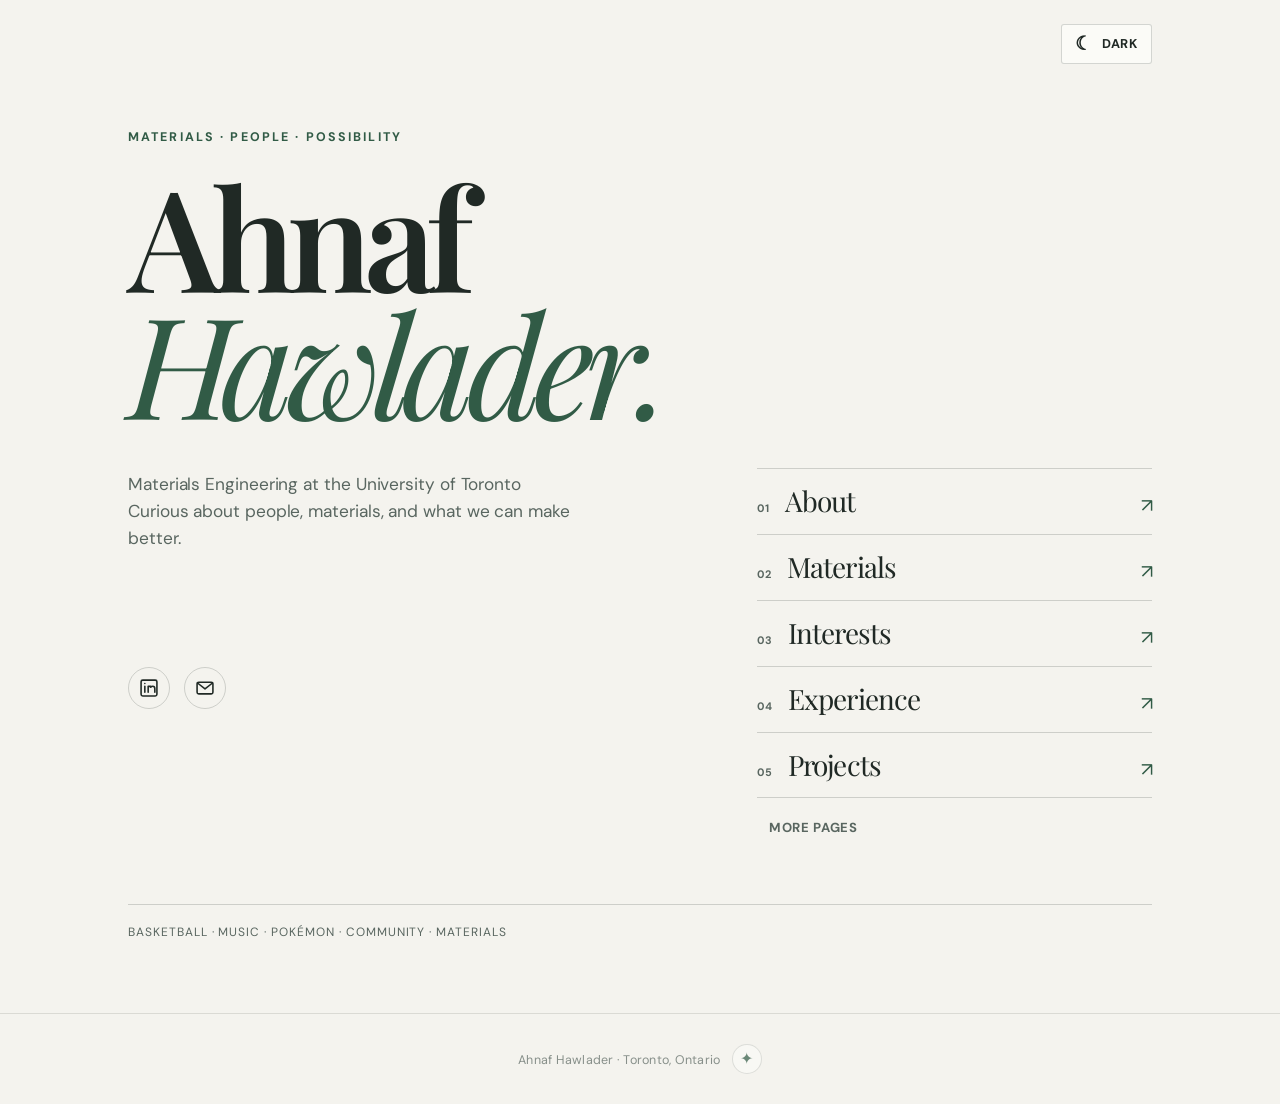
==== commit 292e8e23: "Add files via upload" ====
--- a/index.html
+++ b/index.html
@@ -3,11 +3,11 @@
 <script>
 document.documentElement.classList.add('js-enabled');
 try {
-  var savedTheme = localStorage.getItem('ahnaf-theme');
-  var allowedThemes = ['sakura', 'cyberpunk', 'western', 'moonlit'];
-  document.documentElement.setAttribute('data-theme', allowedThemes.indexOf(savedTheme) !== -1 ? savedTheme : 'sakura');
+  var savedTheme = localStorage.getItem('ahnaf-mode');
+  var preferredMode = window.matchMedia && window.matchMedia('(prefers-color-scheme: dark)').matches ? 'dark' : 'light';
+  document.documentElement.setAttribute('data-theme', savedTheme === 'light' || savedTheme === 'dark' ? savedTheme : preferredMode);
 } catch (e) {
-  document.documentElement.setAttribute('data-theme', 'sakura');
+  document.documentElement.setAttribute('data-theme', 'light');
 }
 </script><link rel="preconnect" href="https://fonts.googleapis.com">
 <link rel="preconnect" href="https://fonts.gstatic.com" crossorigin>
@@ -28,64 +28,6 @@
     --display-spacing: 0.005em;
     --radius-blob: 62% 38% 37% 63% / 58% 41% 59% 42%;
     box-sizing: border-box;
-  }
-
-  /* Four selectable palettes, each with its own matching font. */
-  :root[data-theme="sakura"] {
-    --bg: #FFF8FB; --bg-alt: #FFEAF2; --bg-panel: #FFFFFF;
-    --cream: #352437; --cream-dim: #654B60;
-    --marigold: #FFC2DA; --coral: #F39ABC; --teal: #E9B3D3;
-    --pink-ink: #982F65; --blue-ink: #694470;
-    --line: rgba(53,36,55,.16); --dot-color: rgba(243,154,188,.23);
-    --nav-bg: rgba(255,248,251,.94); --pill-bg: rgba(53,36,55,.055);
-    --subtle-fill: rgba(53,36,55,.05); --btn-ink: #3A2434;
-    --btn-shadow: rgba(243,154,188,.32); --icon-bg: rgba(233,179,211,.26);
-    --tag-bg: rgba(255,194,218,.32);
-    --font-body: 'DM Sans', -apple-system, BlinkMacSystemFont, sans-serif;
-    --font-display: 'Playfair Display', Georgia, serif; --display-weight: 600;
-    --hero-glow: rgba(255,154,193,.31);
-  }
-  :root[data-theme="cyberpunk"] {
-    --bg: #090B1C; --bg-alt: #121434; --bg-panel: #1A1E42;
-    --cream: #F4F8FF; --cream-dim: #BCC6E5;
-    --marigold: #F8ED62; --coral: #FF4CB4; --teal: #31E7F5;
-    --pink-ink: #FF9AD8; --blue-ink: #85F5FF;
-    --line: rgba(244,248,255,.19); --dot-color: rgba(49,231,245,.23);
-    --nav-bg: rgba(9,11,28,.94); --pill-bg: rgba(244,248,255,.08);
-    --subtle-fill: rgba(244,248,255,.07); --btn-ink: #171725;
-    --btn-shadow: rgba(49,231,245,.32); --icon-bg: rgba(49,231,245,.17);
-    --tag-bg: rgba(255,76,180,.18);
-    --font-body: 'Inter', -apple-system, BlinkMacSystemFont, sans-serif;
-    --font-display: 'Orbitron', 'Inter', sans-serif; --display-weight: 600;
-    --hero-glow: rgba(49,231,245,.19);
-  }
-  :root[data-theme="western"] {
-    --bg: #FFF4DE; --bg-alt: #F9E7C6; --bg-panel: #FFFCF4;
-    --cream: #30251D; --cream-dim: #5B4B3F;
-    --marigold: #F7C66F; --coral: #DB7952; --teal: #82B6B2;
-    --pink-ink: #8B3F2A; --blue-ink: #2B686B;
-    --line: rgba(48,37,29,.19); --dot-color: rgba(219,121,82,.18);
-    --nav-bg: rgba(255,244,222,.94); --pill-bg: rgba(48,37,29,.06);
-    --subtle-fill: rgba(48,37,29,.055); --btn-ink: #332518;
-    --btn-shadow: rgba(219,121,82,.3); --icon-bg: rgba(130,182,178,.23);
-    --tag-bg: rgba(247,198,111,.32);
-    --font-body: 'Nunito', -apple-system, BlinkMacSystemFont, sans-serif;
-    --font-display: 'Rye', Georgia, serif; --display-weight: 400;
-    --hero-glow: rgba(247,198,111,.32);
-  }
-  :root[data-theme="moonlit"] {
-    --bg: #21162C; --bg-alt: #2E203C; --bg-panel: #392747;
-    --cream: #FFF8FC; --cream-dim: #DBC9E3;
-    --marigold: #FFC3DF; --coral: #E795C2; --teal: #B798D8;
-    --pink-ink: #FFD1EA; --blue-ink: #D8C2FF;
-    --line: rgba(255,248,252,.19); --dot-color: rgba(231,149,194,.2);
-    --nav-bg: rgba(33,22,44,.94); --pill-bg: rgba(255,248,252,.08);
-    --subtle-fill: rgba(255,248,252,.07); --btn-ink: #39233A;
-    --btn-shadow: rgba(255,195,223,.26); --icon-bg: rgba(183,152,216,.2);
-    --tag-bg: rgba(231,149,194,.18);
-    --font-body: 'DM Sans', -apple-system, BlinkMacSystemFont, sans-serif;
-    --font-display: 'Playfair Display', Georgia, serif; --display-weight: 600;
-    --hero-glow: rgba(231,149,194,.18);
   }
 
   body { transition: background 0.25s ease, color 0.25s ease; }
@@ -1005,7 +947,7 @@
  .home-center h1 { font-size:2.35rem; }
  .home-links a { font-size:1.1rem; }
 }
-</style></head><body class="home-page"><div class="intro-overlay" id="introOverlay" role="dialog" aria-modal="true" aria-labelledby="introTitle">
+</style><link rel="stylesheet" href="minimal.css"></head><body class="home-page"><div class="intro-overlay" id="introOverlay" role="dialog" aria-modal="true" aria-labelledby="introTitle">
   <div class="intro-stage">
     <svg class="intro-ninja" viewBox="0 0 180 170" role="img" aria-label="A friendly ninja waves hello" xmlns="http://www.w3.org/2000/svg">
       <path d="M39 143c6-26 21-39 51-39s45 13 51 39l-4 17H43z" fill="var(--cream)"/>
@@ -1030,12 +972,9 @@
 </div>
 
 
-<main id="top"><section class="home-landing" aria-labelledby="home-title"><div class="theme-picker" role="group" aria-label="Choose a theme">
-<button class="swatch" data-theme="sakura" style="--sw-bg:#FFF8FB;--sw1:#FFC2DA;--sw2:#E9B3D3" type="button" aria-label="Sakura theme" title="Sakura">🌸</button>
-<button class="swatch" data-theme="cyberpunk" style="--sw-bg:#090B1C;--sw1:#31E7F5;--sw2:#FF4CB4" type="button" aria-label="Cyberpunk theme" title="Cyberpunk">⚡</button>
-<button class="swatch" data-theme="western" style="--sw-bg:#FFF4DE;--sw1:#F7C66F;--sw2:#DB7952" type="button" aria-label="Western Hero theme" title="Western Hero">⭐</button>
-<button class="swatch" data-theme="moonlit" style="--sw-bg:#21162C;--sw1:#FFC3DF;--sw2:#B798D8" type="button" aria-label="Moonlit Sakura theme" title="Moonlit Sakura">🌙</button></div><div class="home-center">
-<h1 id="home-title">Ahnaf Hawlader</h1><p class="home-sub">Materials Engineering at the University of Toronto<br>Curious about people, materials, and what we can make better.</p>
+<main id="top"><section class="home-landing" aria-labelledby="home-title"><div class="theme-picker"><button class="mode-toggle" type="button" aria-label="Switch colour mode" aria-pressed="false"><span class="mode-icon" aria-hidden="true">◐</span><span class="mode-word">Dark</span></button></div><div class="home-center">
+<p class="home-kicker">Materials · people · possibility</p>
+<h1 id="home-title"><span>Ahnaf</span><em>Hawlader.</em></h1><p class="home-sub">Materials Engineering at the University of Toronto<br>Curious about people, materials, and what we can make better.</p>
 <div class="home-social" aria-label="Connect with Ahnaf">
 <a href="https://www.linkedin.com/in/ahnaf0/" target="_blank" rel="noopener" aria-label="LinkedIn" title="LinkedIn"><svg viewBox="0 0 24 24" aria-hidden="true"><rect x="2.5" y="2.5" width="19" height="19" rx="2"/><path d="M7 10v7m0-10.5v.1M11 17v-7h3v1.1c.5-.8 1.4-1.3 2.5-1.3 1.7 0 2.5 1 2.5 3V17"/></svg></a>
 <a href="mailto:ahnaf.hawlader@mail.utoronto.ca" aria-label="Email" title="Email"><svg viewBox="0 0 24 24" aria-hidden="true"><rect x="2.5" y="5" width="19" height="14" rx="2"/><path d="m3 6 9 7 9-7"/></svg></a></div>
@@ -1060,7 +999,7 @@
     var reducedIntro = window.matchMedia && window.matchMedia('(prefers-reduced-motion: reduce)').matches;
     var introSkip = document.getElementById('introSkip');
     introSkip.focus({ preventScroll: true });
-    var introTimer = window.setTimeout(function () { intro.remove(); }, reducedIntro ? 650 : 3700);
+    var introTimer = window.setTimeout(function () { intro.remove(); }, reducedIntro ? 0 : 1200);
     introSkip.addEventListener('click', function () {
       window.clearTimeout(introTimer);
       intro.classList.add('dismissed');
@@ -1068,47 +1007,30 @@
     });
   }
   var root = document.documentElement;
-  var THEMES = ['sakura', 'cyberpunk', 'western', 'moonlit'];
-
-  function getStored() {
-    try { return localStorage.getItem('ahnaf-theme'); } catch (e) { return null; }
-  }
-  function setStored(value) {
-    try { localStorage.setItem('ahnaf-theme', value); } catch (e) { /* no-op */ }
-  }
-  function currentTheme() {
-    var stored = getStored();
-    return stored && THEMES.indexOf(stored) !== -1 ? stored : 'sakura';
-  }
-  function markActive(theme) {
-    var swatches = document.querySelectorAll('.swatch');
-    swatches.forEach(function (s) {
-      var active = s.getAttribute('data-theme') === theme;
-      s.classList.toggle('active', active);
-      s.setAttribute('aria-pressed', String(active));
-    });
-  }
-  var stored = getStored();
-  if (stored && THEMES.indexOf(stored) !== -1) root.setAttribute('data-theme', stored);
-
   window.addEventListener('DOMContentLoaded', function () {
-    markActive(currentTheme());
     var mobileMenu = document.querySelector('.mobile-menu');
     if (mobileMenu) mobileMenu.querySelectorAll('a').forEach(function (link) {
       link.addEventListener('click', function () { mobileMenu.open = false; });
     });
-    document.querySelectorAll('.swatch').forEach(function (btn) {
-      btn.addEventListener('click', function () {
-        var theme = btn.getAttribute('data-theme');
-        root.setAttribute('data-theme', theme);
-        setStored(theme);
-        markActive(theme);
-        var hero = document.querySelector('.hero');
-        if (hero) {
-          hero.classList.remove('theme-swap');
-          void hero.offsetWidth;
-          hero.classList.add('theme-swap');
-        }
+    function updateModeButton() {
+      var dark = root.getAttribute('data-theme') === 'dark';
+      document.querySelectorAll('.mode-toggle').forEach(function (button) {
+        button.setAttribute('aria-pressed', String(dark));
+        button.setAttribute('aria-label', dark ? 'Switch to light mode' : 'Switch to dark mode');
+        button.setAttribute('title', dark ? 'Light mode' : 'Dark mode');
+        var icon = button.querySelector('.mode-icon');
+        var word = button.querySelector('.mode-word');
+        if (icon) icon.textContent = dark ? '☀' : '☾';
+        if (word) word.textContent = dark ? 'Light' : 'Dark';
+      });
+    }
+    updateModeButton();
+    document.querySelectorAll('.mode-toggle').forEach(function (button) {
+      button.addEventListener('click', function () {
+        var next = root.getAttribute('data-theme') === 'dark' ? 'light' : 'dark';
+        root.setAttribute('data-theme', next);
+        try { localStorage.setItem('ahnaf-mode', next); } catch (e) { /* local preferences unavailable */ }
+        updateModeButton();
       });
     });
     var progress = document.getElementById('scrollProgress');
--- a/minimal.css
+++ b/minimal.css
@@ -0,0 +1,219 @@
+/* Ahnaf Hawlader | a quiet, editorial system in two modes. */
+:root, :root[data-theme="light"] {
+  --bg: #f4f3ee;
+  --bg-alt: #eeeee7;
+  --bg-panel: #fbfbf7;
+  --cream: #202925;
+  --cream-dim: #596660;
+  --marigold: #c9ef8f;
+  --coral: #b7e777;
+  --teal: #8fae96;
+  --pink-ink: #315b46;
+  --blue-ink: #315b46;
+  --line: rgba(32, 41, 37, .18);
+  --dot-color: rgba(49, 91, 70, .12);
+  --nav-bg: rgba(244, 243, 238, .94);
+  --pill-bg: rgba(32, 41, 37, .035);
+  --subtle-fill: rgba(32, 41, 37, .035);
+  --btn-ink: #1d2b20;
+  --btn-shadow: transparent;
+  --icon-bg: rgba(49, 91, 70, .06);
+  --tag-bg: rgba(49, 91, 70, .07);
+  --hero-glow: transparent;
+  --font-body: 'DM Sans', Arial, sans-serif;
+  --font-display: 'Playfair Display', Georgia, serif;
+  --display-weight: 600;
+  --display-spacing: -.035em;
+  color-scheme: light;
+}
+:root[data-theme="dark"] {
+  --bg: #141b18;
+  --bg-alt: #19221d;
+  --bg-panel: #1c2720;
+  --cream: #f0f3e8;
+  --cream-dim: #acb9ae;
+  --marigold: #c9ef8f;
+  --coral: #b7e777;
+  --teal: #779b80;
+  --pink-ink: #d4f2a8;
+  --blue-ink: #d4f2a8;
+  --line: rgba(240, 243, 232, .19);
+  --dot-color: rgba(212, 242, 168, .12);
+  --nav-bg: rgba(20, 27, 24, .94);
+  --pill-bg: rgba(240, 243, 232, .04);
+  --subtle-fill: rgba(240, 243, 232, .04);
+  --btn-ink: #1d2b20;
+  --btn-shadow: transparent;
+  --icon-bg: rgba(212, 242, 168, .07);
+  --tag-bg: rgba(212, 242, 168, .08);
+  --hero-glow: transparent;
+  --font-body: 'DM Sans', Arial, sans-serif;
+  --font-display: 'Playfair Display', Georgia, serif;
+  --display-weight: 600;
+  --display-spacing: -.035em;
+  color-scheme: dark;
+}
+
+html { scroll-behavior: smooth; }
+body { background: var(--bg); color: var(--cream); letter-spacing: -.005em; }
+::selection { background: var(--marigold); color: #1d2b20; }
+a { text-underline-offset: 4px; }
+button, input, select, textarea { font: inherit; }
+:focus-visible { outline: 2px solid var(--pink-ink); outline-offset: 4px; }
+.dots, .hero-orbit, .blob-bg { display: none !important; }
+.reveal-ready, .reveal-ready.revealed { opacity: 1; transform: none; transition: none; }
+.scroll-progress { background: var(--coral); }
+
+/* A slim site header with one clear control. */
+header.nav { backdrop-filter: blur(16px); }
+.page-nav .nav-inner { max-width: 1080px; padding: 13px 28px; }
+.site-brand { font: 700 .9rem var(--font-body); letter-spacing: -.03em; text-transform: uppercase; }
+.page-nav .nav-right { gap: 14px; }
+.mobile-menu summary {
+  min-height: 40px; padding: 6px 15px; border-radius: 3px; background: transparent;
+  font-size: .8rem; font-weight: 700; text-transform: uppercase; letter-spacing: .08em;
+}
+.mobile-menu nav { border-radius: 3px; box-shadow: 0 18px 40px rgba(0, 0, 0, .15); }
+.mobile-menu a { border-radius: 2px; font-weight: 500; }
+.mode-toggle {
+  display: inline-flex; align-items: center; justify-content: center; gap: 9px;
+  min-height: 40px; padding: 7px 13px; border: 1px solid var(--line);
+  border-radius: 3px; background: var(--bg-panel); color: var(--cream);
+  cursor: pointer; font-size: .8rem; font-weight: 700; letter-spacing: .06em;
+  text-transform: uppercase; transition: border-color .2s ease, background .2s ease;
+}
+.mode-toggle:hover { border-color: var(--pink-ink); background: var(--tag-bg); }
+.mode-icon { font-size: 1.18rem; line-height: 1; }
+
+/* Editorial home. */
+.home-page .home-landing {
+  display: flex; align-items: center; min-height: calc(100svh - 58px);
+  padding: clamp(84px, 10vw, 138px) 28px 70px; text-align: left;
+  background: var(--bg);
+}
+.home-page .theme-picker { position: absolute; top: 24px; right: max(28px, calc((100vw - 1024px) / 2)); }
+.home-center {
+  width: min(100%, 1024px); max-width: 1024px; margin: 0 auto;
+  display: grid; grid-template-columns: minmax(0, 1fr) minmax(275px, .75fr);
+  column-gap: clamp(30px, 8vw, 120px); text-align: left;
+}
+.home-kicker {
+  grid-column: 1 / -1; margin: 0 0 24px; color: var(--pink-ink);
+  font-size: .78rem; font-weight: 700; text-transform: uppercase; letter-spacing: .17em;
+}
+.home-center h1 {
+  grid-column: 1 / -1; max-width: 900px; font-family: var(--font-display);
+  font-size: clamp(4.4rem, 11vw, 9.5rem); line-height: .9;
+  letter-spacing: -.065em; font-weight: 600;
+}
+.home-center h1 span, .home-center h1 em { display: block; }
+.home-center h1 em { color: var(--pink-ink); font-weight: 400; }
+.home-sub { grid-column: 1; margin: 46px 0 0; max-width: 38ch; font-size: 1.08rem; line-height: 1.55; font-style: normal; }
+.home-social { grid-column: 1; justify-content: flex-start; gap: 14px; margin: 26px 0 0; }
+.home-social a { border: 1px solid var(--line); border-radius: 50%; width: 42px; height: 42px; }
+.home-social svg { width: 20px; height: 20px; }
+.home-links {
+  grid-column: 2; grid-row: 3 / span 2; align-self: start; justify-items: stretch;
+  counter-reset: home-link; display: grid; gap: 0; margin-top: 43px;
+  border-top: 1px solid var(--line);
+}
+.home-links a {
+  display: flex; align-items: baseline; gap: 15px; padding: 10px 0;
+  border-bottom: 1px solid var(--line); font-family: var(--font-display);
+  font-size: clamp(1.35rem, 2.4vw, 1.75rem); letter-spacing: -.03em;
+  text-decoration: none;
+}
+.home-links a::before { counter-increment: home-link; content: '0' counter(home-link); font: 700 .68rem var(--font-body); color: var(--cream-dim); letter-spacing: .08em; }
+.home-links a::after { content: '↗'; margin-left: auto; color: var(--pink-ink); font: 400 1.2rem var(--font-body); }
+.home-links a:hover { color: var(--pink-ink); text-decoration: none; }
+.home-more { grid-column: 2; margin: 15px 0 0; width: 100%; }
+.home-more summary { font-size: .82rem; font-weight: 700; letter-spacing: .05em; text-transform: uppercase; border-bottom: 0; }
+.home-more nav { justify-content: flex-start; }
+.home-note { grid-column: 1 / -1; margin: 62px 0 0; padding-top: 18px; border-top: 1px solid var(--line); font-size: .75rem; letter-spacing: .08em; text-transform: uppercase; }
+
+/* Pages are a calm sequence of clear, scannable blocks. */
+.simple-page .wrap, .page-intro, .page-links { max-width: 1050px; }
+.simple-page main > section { background: var(--bg); min-height: calc(100svh - 160px); }
+.simple-page main > section.section-alt { background: var(--bg); }
+section { padding: 64px 0 86px; }
+.page-intro { padding-top: 28px; font-size: .75rem; text-transform: uppercase; letter-spacing: .13em; }
+.section-head { max-width: 740px; padding-bottom: 28px; border-bottom: 1px solid var(--line); margin-bottom: 35px; }
+.section-head .kicker { font-size: .75rem; text-transform: uppercase; letter-spacing: .14em; font-weight: 700; }
+.section-head h2 { font-size: clamp(2.5rem, 6vw, 4.4rem); letter-spacing: -.05em; line-height: 1.06; }
+.section-head p { max-width: 60ch; font-size: 1rem; line-height: 1.55; }
+.page-links { padding-top: 20px; border-top: 1px solid var(--line); gap: 12px 20px; }
+.page-links a { font-size: .8rem; text-decoration: none; text-transform: uppercase; letter-spacing: .07em; }
+.page-links a:hover { text-decoration: underline; }
+footer { border-top: 1px solid var(--line); font-size: .78rem; letter-spacing: .02em; }
+
+.simple-page .about-card, .simple-page .dream-card, .simple-page .project-card,
+.simple-page .interest-card, .simple-page .skill-group, .simple-page .edu-card,
+.simple-page .experience-bridge, .simple-page .contact-panel, .simple-page .lab-result {
+  background: var(--bg-panel); border: 1px solid var(--line); border-radius: 4px;
+  box-shadow: none;
+}
+.about-card, .dream-card, .project-card, .interest-card, .skill-group, .edu-card { padding: 25px; }
+.project-card, .interest-card { transition: border-color .2s ease; }
+.project-card:hover, .interest-card:hover { transform: none; box-shadow: none; border-color: var(--pink-ink); }
+.interest-card::after, .lab-result::before, .lab-result::after { display: none; }
+.interest-card:hover .interest-icon, .interest-card.revealed .interest-icon { animation: none; transform: none; }
+.project-icon { width: 37px; height: 37px; background: transparent; border: 1px solid var(--line); border-radius: 3px; }
+.tag, .skill-pill, .pill { border: 1px solid var(--line); border-radius: 2px; background: transparent; color: var(--cream-dim); }
+.project-more { margin-top: 65px; }
+.project-chapter { border-top: 1px solid var(--line); }
+.project-chapter-head h3 { letter-spacing: -.04em; }
+.project-photo img { border-radius: 2px; }
+.dream-card h3, .interest-card h3, .skill-group h3, .edu-card h3 { color: var(--cream); }
+.timeline { border-left-color: var(--line); }
+.t-item::before { background: var(--coral); border-color: var(--bg); box-shadow: none; }
+.simple-page .gallery-shot, .simple-page .basketball-gallery .gallery-shot { border-radius: 3px; }
+.gallery-shot:hover img { transform: none; }
+
+.contact-panel { text-align: left; }
+.contact-panel p { margin-left: 0; }
+.contact-cta { justify-content: flex-start; }
+.btn, .sparkle-button, .lab-option { border-radius: 3px; box-shadow: none; }
+.btn:hover, .sparkle-button:hover, .lab-option:hover { transform: none; box-shadow: none; }
+.btn-primary, .sparkle-button { background: var(--coral); color: var(--btn-ink); }
+.btn-ghost { background: transparent; }
+.lab-result { background: var(--bg-panel); }
+.lab-option[aria-pressed="true"] { background: var(--tag-bg); }
+.match-front { background: var(--coral); }
+.match-back { background: var(--bg-panel); }
+.back-to-top { width: 44px; height: 44px; border: 1px solid var(--line); background: var(--bg-panel); color: var(--cream); }
+.back-to-top::before { display: none; }
+.back-to-top:hover { transform: none; border-color: var(--pink-ink); }
+.secret-button { box-shadow: none; }
+.secret-button:hover { transform: none; }
+
+/* The welcome keeps its personality, then gets out of the way. */
+.js-enabled .intro-overlay { animation: none; }
+.intro-overlay::before, .intro-smoke { display: none; }
+.intro-stage { animation: none; }
+.intro-ninja { width: 108px; filter: none; }
+.intro-stage h2 { color: var(--cream); font-size: 2.5rem; }
+.intro-stage p { font-weight: 400; }
+.intro-skip { border-radius: 3px; }
+
+@media (max-width: 720px) {
+  .home-page .home-landing { padding: 100px 20px 50px; align-items: flex-start; }
+  .home-page .theme-picker { right: 20px; top: 20px; }
+  .home-center { display: block; }
+  .home-center h1 { font-size: clamp(3.5rem, 14vw, 6rem); }
+  .home-sub { margin-top: 28px; }
+  .home-links { margin-top: 40px; }
+  .home-more { margin-top: 16px; }
+  .home-note { margin-top: 42px; }
+  .simple-page .interest-grid { grid-template-columns: 1fr; }
+  .page-nav .nav-inner { padding: 10px 18px; }
+  section { padding: 48px 0 65px; }
+}
+@media (max-width: 420px) {
+  .site-brand { width: auto; max-width: 110px; font-size: .78rem; }
+  .mode-word { display: none; }
+  .mode-toggle { width: 40px; padding: 7px; }
+  .home-center h1 { font-size: clamp(3.15rem, 14vw, 4.2rem); }
+}
+@media (prefers-reduced-motion: reduce) {
+  *, *::before, *::after { scroll-behavior: auto !important; animation-duration: .01ms !important; transition-duration: .01ms !important; }
+}
